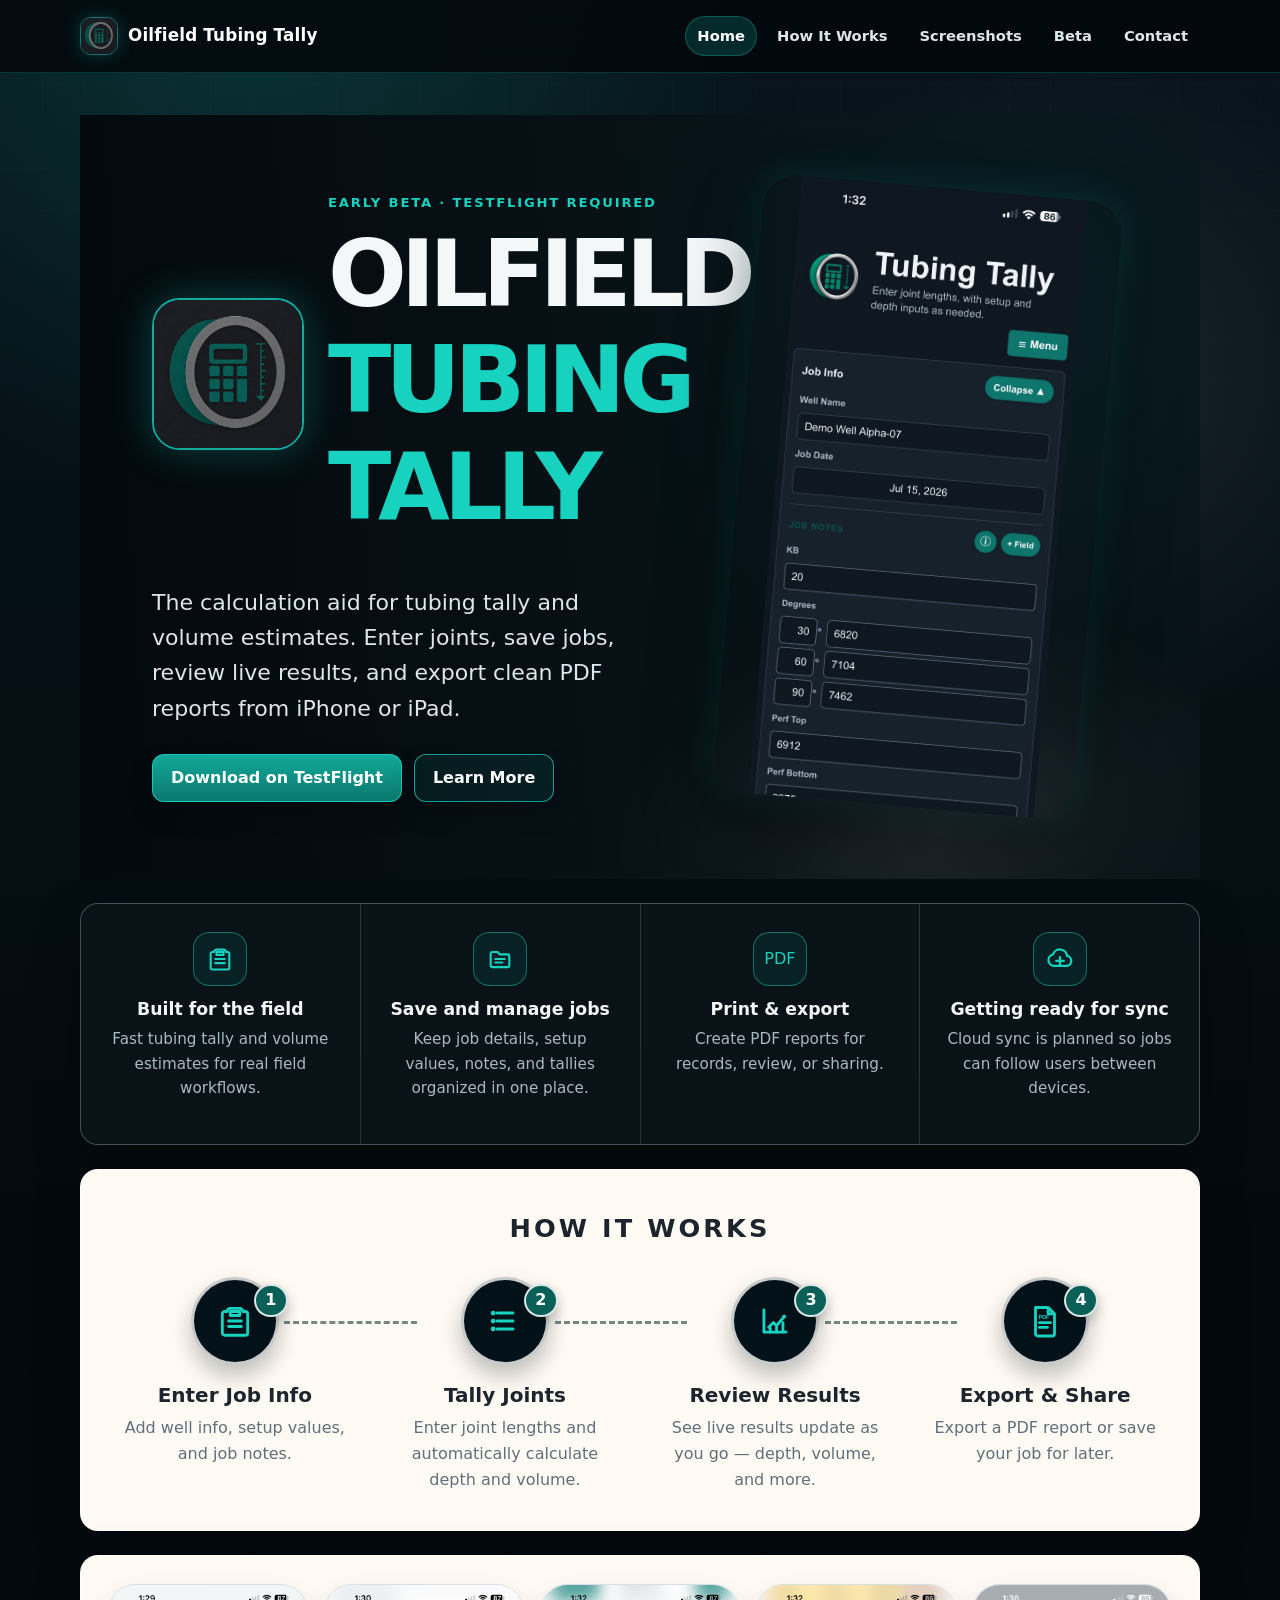
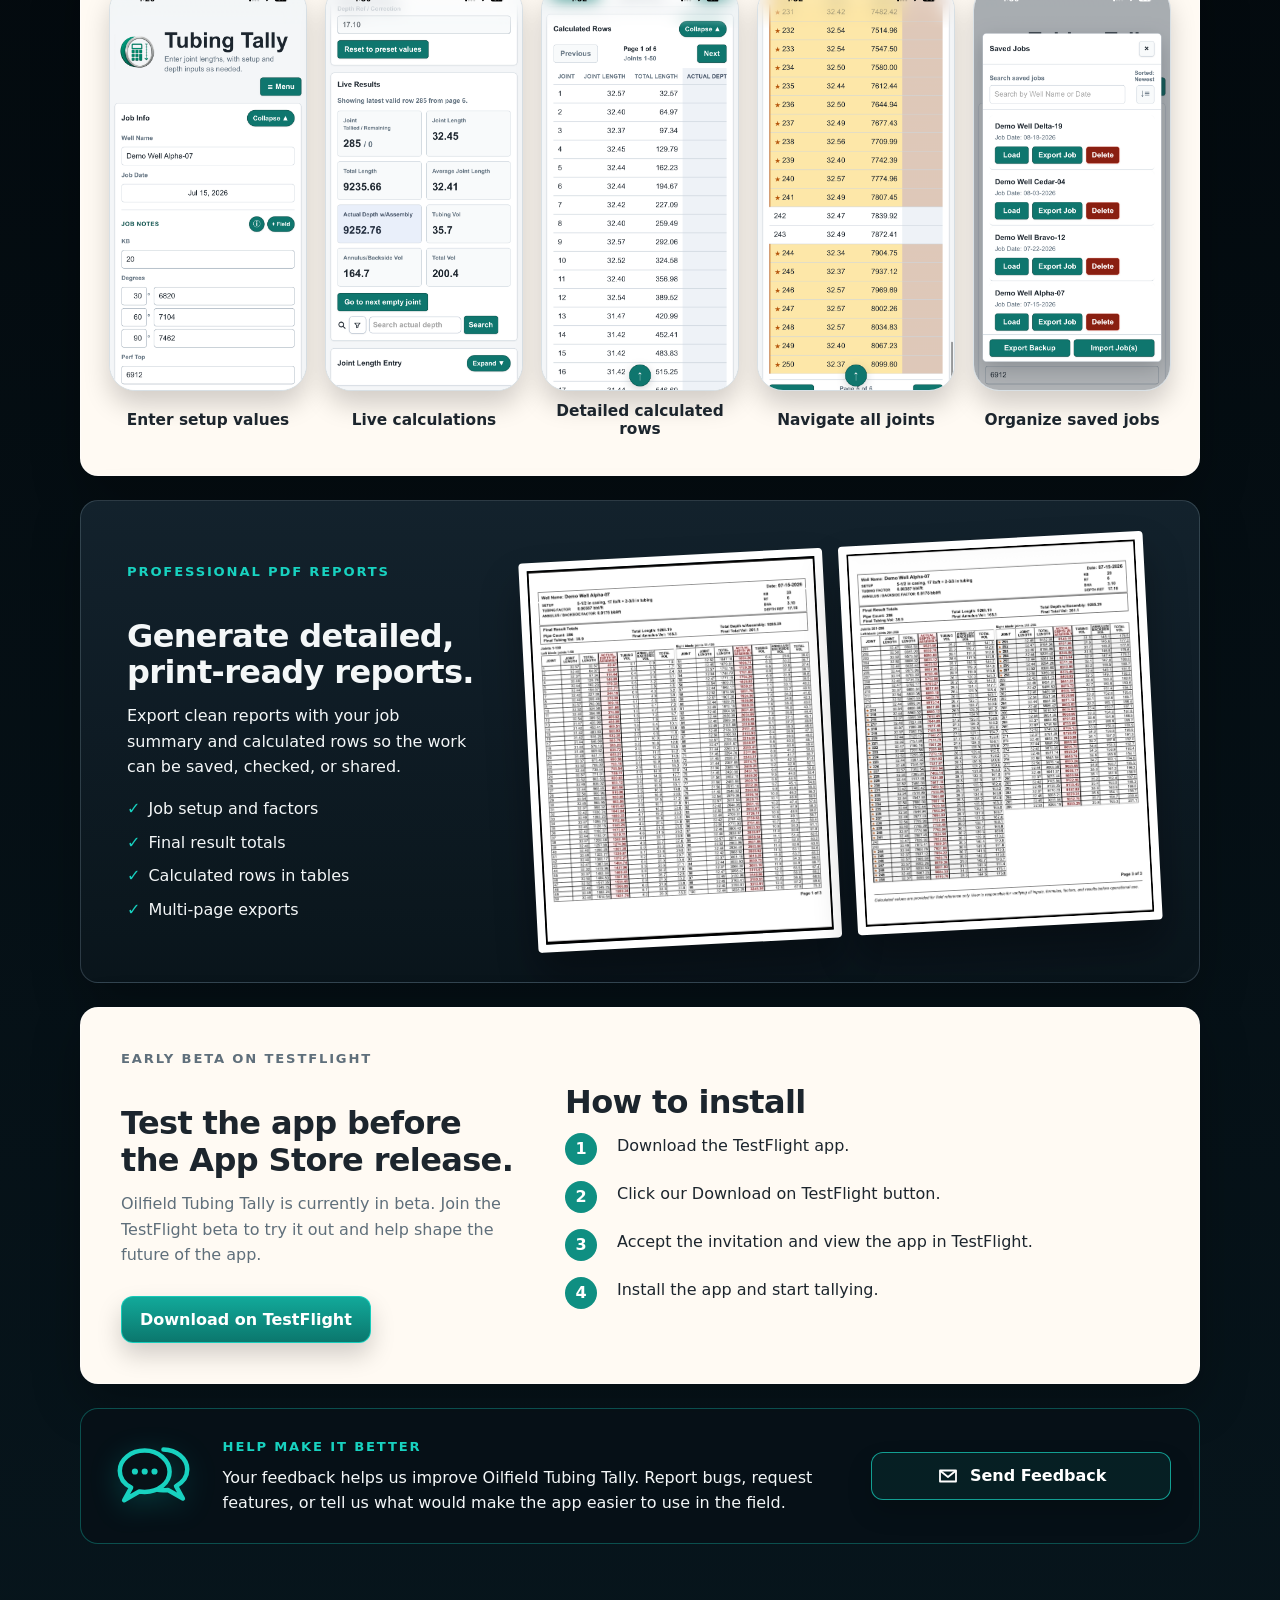
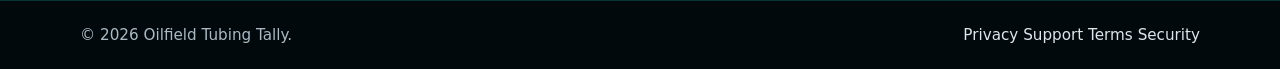
==== index.html @ e91d1e0f "Update feedback icon SVG for improved design and clarity" ====
<!doctype html>
<html lang="en">
  <head>
    <meta charset="utf-8" />
    <meta name="viewport" content="width=device-width, initial-scale=1" />
    <title>Oilfield Tubing Tally | Field Tally App for iPhone and iPad</title>
    <meta
      name="description"
      content="Oilfield Tubing Tally is a field-focused iPhone and iPad app for entering tubing tallies, saving jobs, reviewing live results, and exporting job reports."
    />
    <link rel="icon" href="favicon.ico" sizes="any" />
    <link rel="apple-touch-icon" href="apple-touch-icon.png" />
    <link rel="stylesheet" href="styles.css" />
  </head>
  <body>
    <header class="site-header">
      <div class="container header-inner">
        <a class="site-title" href="index.html" aria-label="Oilfield Tubing Tally home">
          <img class="site-title-icon" src="apple-touch-icon.png" alt="" aria-hidden="true" />
          <span>Oilfield Tubing Tally</span>
        </a>
        <nav class="site-nav" aria-label="Main navigation">
          <a href="index.html" aria-current="page">Home</a>
          <a href="#how-it-works">How It Works</a>
          <a href="#screenshots">Screenshots</a>
          <a href="#beta">Beta</a>
          <a href="support.html">Contact</a>
        </nav>
      </div>
    </header>

    <main class="page-content" id="top">
      <section class="container hero landing-hero">
        <div class="hero-grid">
          <div class="hero-copy">
            <div class="hero-brand-row">
              <img class="hero-logo" src="apple-touch-icon.png" alt="Oilfield Tubing Tally app icon" />
              <div>
                <p class="eyebrow">Early Beta · TestFlight Required</p>
                <h1>Oilfield <strong>Tubing Tally</strong></h1>
              </div>
            </div>
            <p class="lead">
              The calculation aid for tubing tally and volume estimates. Enter joints, save jobs, review live results, and export clean PDF reports from iPhone or iPad.
            </p>
            <div class="button-row" aria-label="Beta actions">
              <a class="button primary" href="https://testflight.apple.com/join/KGdJaCgT">
                Download on TestFlight
              </a>
              <a class="button" href="#how-it-works">Learn More</a>
            </div>
          </div>

          <div class="hero-visual" aria-label="Oilfield Tubing Tally app preview">
            <img class="hero-phone" src="screenshots/job-info-dark.png" alt="Oilfield Tubing Tally Job Info screen in dark mode" />
          </div>
        </div>
      </section>

      <section class="container feature-strip" aria-label="Oilfield Tubing Tally features">
        <article class="feature-card">
          <div class="feature-icon" aria-hidden="true">
            <svg viewBox="0 0 24 24" width="28" height="28" focusable="false">
              <path d="M9 4h6a2 2 0 0 1 2 2h1.5A1.5 1.5 0 0 1 20 7.5v12A1.5 1.5 0 0 1 18.5 21h-13A1.5 1.5 0 0 1 4 19.5v-12A1.5 1.5 0 0 1 5.5 6H7a2 2 0 0 1 2-2Z" fill="none" stroke="currentColor" stroke-width="1.8" stroke-linejoin="round" />
              <path d="M9 6h6v2.5H9V6Z" fill="none" stroke="currentColor" stroke-width="1.8" stroke-linejoin="round" />
              <path d="M8 12h8M8 15.5h8" fill="none" stroke="currentColor" stroke-width="1.8" stroke-linecap="round" />
            </svg>
          </div>
          <h3>Built for the field</h3>
          <p>Fast tubing tally and volume estimates for real field workflows.</p>
        </article>
        <article class="feature-card">
          <div class="feature-icon" aria-hidden="true">
            <svg viewBox="0 0 24 24" width="28" height="28" focusable="false">
              <path d="M4 7.5A1.5 1.5 0 0 1 5.5 6H10l1.7 2H18.5A1.5 1.5 0 0 1 20 9.5v8A1.5 1.5 0 0 1 18.5 19h-13A1.5 1.5 0 0 1 4 17.5v-10Z" fill="none" stroke="currentColor" stroke-width="1.8" stroke-linejoin="round" />
              <path d="M8 12h8M8 15h6" fill="none" stroke="currentColor" stroke-width="1.8" stroke-linecap="round" />
            </svg>
          </div>
          <h3>Save and manage jobs</h3>
          <p>Keep job details, setup values, notes, and tallies organized in one place.</p>
        </article>
        <article class="feature-card">
          <div class="feature-icon" aria-hidden="true">PDF</div>
          <h3>Print &amp; export</h3>
          <p>Create PDF reports for records, review, or sharing.</p>
        </article>
        <article class="feature-card">
          <div class="feature-icon" aria-hidden="true">
            <svg viewBox="0 0 24 24" width="30" height="30" focusable="false">
              <path d="M7.5 17.5H17a4 4 0 0 0 .7-7.94A5.8 5.8 0 0 0 6.42 8.4A4.6 4.6 0 0 0 7.5 17.5Z" fill="none" stroke="currentColor" stroke-width="1.8" stroke-linecap="round" stroke-linejoin="round" />
              <path d="M9 13.5h6M12 10.5v6" fill="none" stroke="currentColor" stroke-width="1.8" stroke-linecap="round" />
            </svg>
          </div>
          <h3>Getting ready for sync</h3>
          <p>Cloud sync is planned so jobs can follow users between devices.</p>
        </article>
      </section>

      <section class="container light-panel how-it-works" id="how-it-works">
        <p class="eyebrow">How It Works</p>
        <div class="steps">
          <article class="step">
            <div class="step-icon-wrap">
              <div class="step-icon" aria-hidden="true">
                <svg viewBox="0 0 24 24" width="38" height="38" focusable="false">
                  <path d="M9 4h6a2 2 0 0 1 2 2h1.5A1.5 1.5 0 0 1 20 7.5v12A1.5 1.5 0 0 1 18.5 21h-13A1.5 1.5 0 0 1 4 19.5v-12A1.5 1.5 0 0 1 5.5 6H7a2 2 0 0 1 2-2Z" fill="none" stroke="currentColor" stroke-width="1.8" stroke-linejoin="round" />
                  <path d="M9 6h6v2.5H9V6Z" fill="none" stroke="currentColor" stroke-width="1.8" stroke-linejoin="round" />
                  <path d="M8 12h8M8 15.5h8" fill="none" stroke="currentColor" stroke-width="1.8" stroke-linecap="round" />
                </svg>
              </div>
              <span class="step-number">1</span>
            </div>
            <h3>Enter Job Info</h3>
            <p>Add well info, setup values, and job notes.</p>
          </article>
          <article class="step">
            <div class="step-icon-wrap">
              <div class="step-icon" aria-hidden="true">
                <svg viewBox="0 0 24 24" width="38" height="38" focusable="false">
                  <path d="M7 7h10M7 12h10M7 17h10" fill="none" stroke="currentColor" stroke-width="1.9" stroke-linecap="round" />
                  <path d="M4.5 7h.01M4.5 12h.01M4.5 17h.01" fill="none" stroke="currentColor" stroke-width="3" stroke-linecap="round" />
                </svg>
              </div>
              <span class="step-number">2</span>
            </div>
            <h3>Tally Joints</h3>
            <p>Enter joint lengths and automatically calculate depth and volume.</p>
          </article>
          <article class="step">
            <div class="step-icon-wrap">
              <div class="step-icon" aria-hidden="true">
                <svg viewBox="0 0 24 24" width="38" height="38" focusable="false">
                  <path d="M5 19V5M5 19h14" fill="none" stroke="currentColor" stroke-width="1.8" stroke-linecap="round" />
                  <path d="M8 16l3-3 2 2 5-6" fill="none" stroke="currentColor" stroke-width="1.8" stroke-linecap="round" stroke-linejoin="round" />
                  <path d="M17.5 9H18v.5" fill="none" stroke="currentColor" stroke-width="1.8" stroke-linecap="round" stroke-linejoin="round" />
                  <path d="M9 19v-2.5M13 19v-3M17 19v-6" fill="none" stroke="currentColor" stroke-width="1.8" stroke-linecap="round" />
                </svg>
              </div>
              <span class="step-number">3</span>
            </div>
            <h3>Review Results</h3>
            <p>See live results update as you go — depth, volume, and more.</p>
          </article>
          <article class="step">
            <div class="step-icon-wrap">
              <div class="step-icon" aria-hidden="true">
                <svg viewBox="0 0 24 24" width="38" height="38" focusable="false">
                  <path d="M6 3.5h8l4 4V20a1.5 1.5 0 0 1-1.5 1.5h-9A1.5 1.5 0 0 1 6 20V3.5Z" fill="none" stroke="currentColor" stroke-width="1.8" stroke-linejoin="round" />
                  <path d="M14 3.5v4h4" fill="none" stroke="currentColor" stroke-width="1.8" stroke-linejoin="round" />
                  <path d="M8.5 13h7M8.5 16h5" fill="none" stroke="currentColor" stroke-width="1.8" stroke-linecap="round" />
                  <text x="8" y="11" fill="currentColor" font-size="3.4" font-family="Arial, sans-serif" font-weight="700">PDF</text>
                </svg>
              </div>
              <span class="step-number">4</span>
            </div>
            <h3>Export &amp; Share</h3>
            <p>Export a PDF report or save your job for later.</p>
          </article>
        </div>
      </section>

      <section class="container light-panel screenshot-panel" id="screenshots">
        <div class="screenshot-grid">
          <article class="screenshot-card">
            <img src="screenshots/job-info-light.png" alt="Job Info screen showing well name, job date, and notes" />
            <h3>Enter setup values</h3>
          </article>
          <article class="screenshot-card">
            <img src="screenshots/live-results.png" alt="Live Results screen showing tally totals and volume estimates" />
            <h3>Live calculations</h3>
          </article>
          <article class="screenshot-card">
            <img src="screenshots/calculated-rows-page-1.png" alt="Calculated Rows table showing tubing volume and annulus volume" />
            <h3>Detailed calculated rows</h3>
          </article>
          <article class="screenshot-card">
            <img src="screenshots/calculated-rows-page-5.png" alt="Calculated Rows table showing later joint rows" />
            <h3>Navigate all joints</h3>
          </article>
          <article class="screenshot-card">
            <img src="screenshots/saved-jobs.png" alt="Saved Jobs screen showing saved demo jobs" />
            <h3>Organize saved jobs</h3>
          </article>
        </div>
      </section>

      <section class="container card report-section" aria-label="Professional PDF reports">
        <div>
          <p class="eyebrow">Professional PDF Reports</p>
          <h2>Generate detailed, print-ready reports.</h2>
          <p>
            Export clean reports with your job summary and calculated rows so the work can be saved, checked, or shared.
          </p>
          <ul class="check-list">
            <li>Job setup and factors</li>
            <li>Final result totals</li>
            <li>Calculated rows in tables</li>
            <li>Multi-page exports</li>
          </ul>
        </div>
        <div class="report-images">
          <img src="screenshots/report-page-1.png" alt="Oilfield Tubing Tally PDF report page one" />
          <img src="screenshots/report-page-3.png" alt="Oilfield Tubing Tally PDF report page three" />
        </div>
      </section>

      <section class="container beta-panel" id="beta">
        <div>
          <p class="eyebrow">Early Beta on TestFlight</p>
          <h2>Test the app before the App Store release.</h2>
          <p>
            Oilfield Tubing Tally is currently in beta. Join the TestFlight beta to try it out and help shape the future of the app.
          </p>
          <div class="button-row">
            <a class="button primary" href="https://testflight.apple.com/join/KGdJaCgT">
              Download on TestFlight
            </a>
          </div>
        </div>
        <div>
          <h2>How to install</h2>
          <ol class="install-steps">
            <li>Download the TestFlight app.</li>
            <li>Click our Download on TestFlight button.</li>
            <li>Accept the invitation and view the app in TestFlight.</li>
            <li>Install the app and start tallying.</li>
          </ol>
        </div>
      </section>

      <section class="container feedback-band" aria-label="Feedback and support">
        <div class="feedback-copy">
          <div class="feedback-icon" aria-hidden="true">
            <svg viewBox="0 0 64 64" width="64" height="64" focusable="false">
              <path d="M38.9 13.2c9.4.2 17 6.4 17 14.2 0 5-3.2 9.4-8 12l4.9 8.8-10.7-6.1c-1.1.2-2.2.3-3.4.3-3.6 0-7-0.9-9.7-2.5" fill="none" stroke="currentColor" stroke-width="3.2" stroke-linecap="round" stroke-linejoin="round" />
              <path d="M25.5 14c-9.8 0-17.8 6.4-17.8 14.4 0 5 3.2 9.4 8.1 12l-5 9.1 10.8-6.3c1.2.2 2.5.3 3.9.3 9.8 0 17.8-6.4 17.8-14.4S35.3 14 25.5 14Z" fill="#071117" stroke="currentColor" stroke-width="3.2" stroke-linecap="round" stroke-linejoin="round" />
              <path d="M18.5 28.9h.01M25.5 28.9h.01M32.5 28.9h.01" fill="none" stroke="currentColor" stroke-width="4.4" stroke-linecap="round" />
            </svg>
          </div>
          <div>
            <p class="eyebrow">Help make it better</p>
            <p>
              Your feedback helps us improve Oilfield Tubing Tally. Report bugs, request features, or tell us what would make the app easier to use in the field.
            </p>
          </div>
        </div>
        <a class="button feedback-button" href="support.html">
          <svg viewBox="0 0 24 24" width="24" height="24" aria-hidden="true" focusable="false">
            <path d="M4 6.5h16v11H4v-11Z" fill="none" stroke="currentColor" stroke-width="1.8" stroke-linejoin="round" />
            <path d="m4.5 7 7.5 6 7.5-6" fill="none" stroke="currentColor" stroke-width="1.8" stroke-linecap="round" stroke-linejoin="round" />
          </svg>
          <span>Send Feedback</span>
        </a>
      </section>
    </main>

    <footer class="site-footer">
      <div class="container footer-inner">
        <p>&copy; 2026 Oilfield Tubing Tally.</p>
        <nav class="footer-nav" aria-label="Footer navigation">
          <a href="privacy.html">Privacy</a>
          <a href="support.html">Support</a>
          <a href="terms.html">Terms</a>
          <a href="security.html">Security</a>
        </nav>
      </div>
    </footer>
  </body>
</html>
---- styles.css ----
:root {
  --color-bg: #061015;
  --color-bg-deep: #03090d;
  --color-surface: #0f1b23;
  --color-surface-strong: #14242e;
  --color-surface-light: #fffaf3;
  --color-text: #f4f7f8;
  --color-text-dark: #1c252d;
  --color-muted: #a9bac4;
  --color-muted-dark: #5f6f7b;
  --color-border: rgba(133, 158, 172, 0.28);
  --color-border-light: #d8e0e5;
  --color-accent: #0f8f82;
  --color-accent-bright: #18d2c0;
  --color-accent-dark: #0a5f57;
  --color-danger: #9e2017;
  --color-warning-bg: #e6f0ee;
  --shadow-soft: 0 18px 48px rgba(0, 0, 0, 0.28);
  --shadow-glow: 0 0 38px rgba(24, 210, 192, 0.28);
  --radius-xl: 26px;
  --radius-lg: 18px;
  --radius-md: 12px;
  --content-width: 1120px;
  --document-width: 760px;

}


/* How it works timeline */
.how-it-works {
  padding: clamp(24px, 4vw, 38px);
  text-align: center;
}

.how-it-works > .eyebrow {
  margin: 0 0 1.75rem;
  color: var(--color-text-dark);
  font-size: clamp(1.35rem, 2vw, 1.9rem);
  font-weight: 900;
  letter-spacing: 0.12em;
}

.how-it-works .steps {
  position: relative;
  display: grid;
  grid-template-columns: repeat(4, minmax(0, 1fr));
  gap: clamp(1rem, 3vw, 2.5rem);
  padding: 0;
  text-align: center;
}

.how-it-works .step {
  position: relative;
  display: flex;
  flex-direction: column;
  align-items: center;
  text-align: center;
}

.how-it-works .step:not(:last-child)::after {
  content: "";
  position: absolute;
  top: 2.75rem;
  left: calc(50% + 3.1rem);
  z-index: 0;
  width: calc(100% - 6.2rem);
  border-top: 3px dashed rgba(8, 42, 47, 0.55);
}

.step-icon-wrap {
  position: relative;
  z-index: 1;
  display: inline-flex;
  margin-bottom: 1.15rem;
}

.how-it-works .step-icon {
  display: grid;
  width: 5.5rem;
  height: 5.5rem;
  margin: 0;
  place-items: center;
  color: var(--color-accent-bright);
  background: #021218;
  border: 3px solid rgba(255, 255, 255, 0.78);
  border-radius: 999px;
  box-shadow: 0 0.7rem 1.35rem rgba(2, 18, 24, 0.25);
}

.how-it-works .step-number {
  position: absolute;
  top: 0.4rem;
  right: -0.55rem;
  display: grid;
  width: 2.1rem;
  height: 2.1rem;
  margin: 0;
  place-items: center;
  color: #ffffff;
  background: var(--color-accent-dark);
  border: 2px solid rgba(255, 255, 255, 0.85);
  border-radius: 999px;
  font-size: 1rem;
  font-weight: 900;
  line-height: 1;
  box-shadow: 0 0.35rem 0.8rem rgba(2, 18, 24, 0.25);
}

.how-it-works .step h3 {
  margin: 0 0 0.55rem;
  color: var(--color-text-dark);
  font-size: clamp(1.05rem, 1.7vw, 1.25rem);
}

.how-it-works .step p {
  max-width: 16rem;
  margin: 0;
  color: var(--color-muted-dark);
}

@media (max-width: 940px) {
  .how-it-works .steps {
    grid-template-columns: repeat(2, minmax(0, 1fr));
    row-gap: 2.5rem;
  }

  .how-it-works .step:not(:last-child)::after {
    display: none;
  }
}

@media (max-width: 720px) {
  .how-it-works .steps {
    grid-template-columns: 1fr;
  }

  .how-it-works .step-icon {
    width: 5.25rem;
    height: 5.25rem;
  }
}

* {
  box-sizing: border-box;
}

html {
  min-height: 100%;
  scroll-behavior: smooth;
}

body {
  min-height: 100%;
  margin: 0;
  font-family: system-ui, -apple-system, BlinkMacSystemFont, "Segoe UI", sans-serif;
  line-height: 1.6;
  color: var(--color-text);
  background:
    radial-gradient(circle at 20% 0%, rgba(24, 210, 192, 0.16), transparent 32rem),
    radial-gradient(circle at 84% 12%, rgba(255, 255, 255, 0.08), transparent 22rem),
    linear-gradient(180deg, #07151c 0%, var(--color-bg-deep) 42%, #07151c 100%);
}

body::before {
  position: fixed;
  inset: 0;
  z-index: -1;
  pointer-events: none;
  content: "";
  background:
    linear-gradient(rgba(255, 255, 255, 0.018) 1px, transparent 1px),
    linear-gradient(90deg, rgba(255, 255, 255, 0.014) 1px, transparent 1px);
  background-size: 42px 42px;
  mask-image: linear-gradient(to bottom, rgba(0, 0, 0, 0.75), transparent 78%);
}

a {
  color: var(--color-accent-bright);
  text-decoration-thickness: 0.08em;
  text-underline-offset: 0.18em;
}

a:hover,
a:focus-visible {
  color: #ffffff;
}

img {
  max-width: 100%;
  height: auto;
}

.container {
  width: min(100% - 32px, var(--content-width));
  margin-inline: auto;
}

.narrow {
  max-width: var(--document-width);
}

.site-header {
  position: sticky;
  top: 0;
  z-index: 20;
  color: #ffffff;
  background: rgba(3, 9, 13, 0.88);
  border-bottom: 1px solid rgba(24, 210, 192, 0.22);
  backdrop-filter: blur(16px);
}

.header-inner {
  display: flex;
  align-items: center;
  justify-content: space-between;
  gap: 24px;
  padding: 16px 0;
}

.site-title {
  display: inline-flex;
  align-items: center;
  gap: 10px;
  color: #ffffff;
  font-size: 1.05rem;
  font-weight: 850;
  letter-spacing: 0.01em;
  text-decoration: none;
}

.site-title-icon {
  width: 38px;
  height: 38px;
  border: 1px solid rgba(24, 210, 192, 0.55);
  border-radius: 11px;
  object-fit: cover;
  box-shadow: 0 0 18px rgba(24, 210, 192, 0.24);
  flex: 0 0 auto;
}

.site-title:hover,
.site-title:focus-visible {
  color: #ffffff;
}

.site-nav {
  display: flex;
  align-items: center;
  flex-wrap: wrap;
  gap: 8px;
}

.site-nav a {
  color: #dbe7ec;
  border-radius: 999px;
  padding: 8px 12px;
  font-size: 0.92rem;
  font-weight: 700;
  text-decoration: none;
}

.site-nav a:hover,
.site-nav a:focus-visible,
.site-nav a[aria-current="page"] {
  color: #ffffff;
  background: rgba(24, 210, 192, 0.16);
  box-shadow: inset 0 0 0 1px rgba(24, 210, 192, 0.28);
}

.page-content {
  padding: 42px 0 56px;
}

.card {
  background: linear-gradient(180deg, rgba(20, 36, 46, 0.94), rgba(10, 21, 28, 0.94));
  border: 1px solid var(--color-border);
  border-radius: var(--radius-lg);
  box-shadow: var(--shadow-soft);
  padding: clamp(22px, 4vw, 36px);
}

.hero {
  margin-bottom: 24px;
}

.landing-hero,
.hero.card {
  position: relative;
  overflow: hidden;
  min-height: 520px;
  padding: clamp(28px, 6vw, 72px);
  background:
    linear-gradient(90deg, rgba(3, 9, 13, 0.96) 0%, rgba(6, 16, 21, 0.9) 48%, rgba(6, 16, 21, 0.58) 100%),
    radial-gradient(circle at 78% 28%, rgba(24, 210, 192, 0.18), transparent 24rem),
    linear-gradient(180deg, #0d1a22 0%, #071117 100%);
}

.landing-hero::after,
.hero.card::after {
  position: absolute;
  right: -8%;
  bottom: -22%;
  width: 62%;
  height: 58%;
  content: "";
  background: radial-gradient(ellipse at center, rgba(255, 255, 255, 0.11), rgba(255, 255, 255, 0.03) 38%, transparent 68%);
  transform: rotate(-8deg);
}

.hero-grid {
  position: relative;
  z-index: 1;
  display: grid;
  grid-template-columns: minmax(0, 1fr) minmax(260px, 420px);
  align-items: center;
  gap: clamp(28px, 6vw, 72px);
}

.hero-copy {
  max-width: 610px;
}

.hero-brand-row {
  display: flex;
  align-items: center;
  gap: 24px;
  margin-bottom: 28px;
}

.hero-logo,
.app-icon-large {
  width: clamp(96px, 16vw, 152px);
  border: 2px solid rgba(24, 210, 192, 0.8);
  border-radius: 28px;
  box-shadow: var(--shadow-glow);
}

.hero-visual {
  position: relative;
  display: grid;
  place-items: center;
}

.hero-phone,
.hero-screenshot {
  width: min(100%, 360px);
  max-height: 620px;
  object-fit: contain;
  border-radius: 34px;
  box-shadow: 0 30px 70px rgba(0, 0, 0, 0.45), 0 0 36px rgba(24, 210, 192, 0.16);
  transform: rotate(5deg);
}

.eyebrow {
  margin: 0 0 8px;
  color: var(--color-accent-bright);
  font-size: 0.82rem;
  font-weight: 850;
  letter-spacing: 0.14em;
  text-transform: uppercase;
}

h1,
h2,
h3 {
  line-height: 1.15;
}

h1 {
  margin: 0 0 16px;
  max-width: 820px;
  font-size: clamp(2.6rem, 8vw, 5.8rem);
  letter-spacing: -0.065em;
  text-transform: uppercase;
}

h1 strong,
.accent-text {
  color: var(--color-accent-bright);
}

h2 {
  margin: 36px 0 12px;
  font-size: clamp(1.35rem, 3vw, 2rem);
  letter-spacing: -0.02em;
}

h3 {
  margin: 0 0 8px;
  font-size: 1.08rem;
}

.card h2:first-child,
.document h2:first-of-type {
  margin-top: 0;
}

p {
  margin: 0 0 16px;
}

.lead {
  max-width: 760px;
  color: var(--color-muted);
  font-size: clamp(1.1rem, 2.4vw, 1.38rem);
}

.hero .lead,
.landing-hero .lead {
  max-width: 560px;
  color: #dbe7ec;
}

.grid {
  display: grid;
  gap: 24px;
  margin-bottom: 24px;
}

.two-column {
  grid-template-columns: repeat(2, minmax(0, 1fr));
}

.feature-strip,
.feature-grid {
  display: grid;
  grid-template-columns: repeat(4, minmax(0, 1fr));
  gap: 1px;
  margin: 24px auto;
  overflow: hidden;
  border: 1px solid var(--color-border);
  border-radius: var(--radius-lg);
  background: rgba(133, 158, 172, 0.28);
  box-shadow: var(--shadow-soft);
}

.feature-card,
.feature-strip > * {
  min-height: 190px;
  padding: 28px 24px;
  text-align: center;
  background: rgba(7, 17, 23, 0.95);
}

.feature-icon {
  display: grid;
  width: 54px;
  height: 54px;
  margin: 0 auto 14px;
  place-items: center;
  color: var(--color-accent-bright);
  border: 1px solid rgba(24, 210, 192, 0.45);
  border-radius: 16px;
  background: rgba(24, 210, 192, 0.08);
}

.feature-card p,
.feature-strip p {
  color: var(--color-muted);
  font-size: 0.95rem;
}

.light-panel,
.how-it-works,
.screenshot-panel,
.beta-panel {
  color: var(--color-text-dark);
  background: var(--color-surface-light);
  border: 1px solid rgba(255, 255, 255, 0.55);
  border-radius: var(--radius-lg);
  box-shadow: var(--shadow-soft);
}

.light-panel h2,
.how-it-works h2,
.screenshot-panel h2,
.beta-panel h2 {
  color: var(--color-text-dark);
}

.light-panel + .light-panel,
.how-it-works + .screenshot-panel,
.screenshot-panel + .report-section,
.report-section + .beta-panel {
  margin-top: 24px;
}

.steps,
.how-steps {
  display: grid;
  grid-template-columns: repeat(4, minmax(0, 1fr));
  gap: 18px;
  padding: clamp(22px, 4vw, 34px);
  text-align: center;
}

.step,
.how-step {
  position: relative;
}

.step-number,
.step-icon {
  display: grid;
  width: 52px;
  height: 52px;
  margin: 0 auto 14px;
  place-items: center;
  color: #ffffff;
  font-weight: 850;
  border-radius: 50%;
  background: var(--color-accent-dark);
  box-shadow: 0 0 0 6px rgba(15, 143, 130, 0.12);
}

.screenshot-grid {
  display: grid;
  grid-template-columns: repeat(5, minmax(0, 1fr));
  gap: 18px;
  padding: clamp(20px, 3vw, 28px);
}

.screenshot-card,
.phone-shot-card {
  display: grid;
  gap: 12px;
  text-align: center;
}

.screenshot-card img,
.phone-shot {
  width: 100%;
  aspect-ratio: 9 / 18.5;
  object-fit: cover;
  object-position: top center;
  border: 1px solid var(--color-border-light);
  border-radius: 26px;
  background: #ffffff;
  box-shadow: 0 14px 26px rgba(0, 0, 0, 0.18);
}

.screenshot-card h3,
.phone-shot-card h3 {
  color: var(--color-text-dark);
  font-size: 0.96rem;
}

.report-section {
  display: grid;
  grid-template-columns: minmax(230px, 0.75fr) minmax(0, 1.35fr);
  align-items: center;
  gap: clamp(24px, 5vw, 54px);
  overflow: hidden;
  margin: 24px auto;
  padding: clamp(26px, 5vw, 46px);
}

.report-images {
  display: grid;
  grid-template-columns: repeat(2, minmax(0, 1fr));
  gap: 16px;
  transform: rotate(-3deg);
}

.report-images img,
.report-preview {
  width: 100%;
  border: 8px solid #ffffff;
  border-radius: 4px;
  background: #ffffff;
  box-shadow: 0 24px 40px rgba(0, 0, 0, 0.32);
}

.check-list {
  display: grid;
  gap: 8px;
  margin: 0;
  padding: 0;
  list-style: none;
}

.check-list li::before {
  margin-right: 8px;
  color: var(--color-accent-bright);
  content: "✓";
}

.beta-panel {
  display: grid;
  grid-template-columns: minmax(220px, 0.8fr) minmax(0, 1.2fr);
  gap: clamp(24px, 5vw, 48px);
  padding: clamp(24px, 4vw, 40px);
}

.beta-panel p,
.how-it-works p,
.screenshot-panel p,
.light-panel p {
  color: var(--color-muted-dark);
}

.install-steps {
  display: grid;
  gap: 16px;
  margin: 0;
  padding: 0;
  list-style: none;
  counter-reset: install;
}

.install-steps li {
  display: grid;
  grid-template-columns: 38px 1fr;
  gap: 14px;
  align-items: start;
  counter-increment: install;
}

.install-steps li::before {
  display: grid;
  width: 32px;
  height: 32px;
  place-items: center;
  color: #ffffff;
  font-weight: 850;
  border-radius: 50%;
  background: var(--color-accent);
  content: counter(install);
}

.feedback-band {
  display: grid;
  grid-template-columns: minmax(0, 1fr) minmax(220px, 300px);
  align-items: center;
  gap: clamp(1rem, 3vw, 2rem);
  margin-top: 24px;
  padding: 22px 28px;
  border: 1px solid rgba(24, 210, 192, 0.32);
  border-radius: var(--radius-lg);
  background: rgba(7, 17, 23, 0.88);
}

.feedback-copy {
  min-width: 0;
  display: grid;
  grid-template-columns: auto minmax(0, 1fr);
  align-items: center;
  gap: clamp(1rem, 2vw, 1.5rem);
  text-align: left;
}

.feedback-copy > div:last-child {
  min-width: 0;
}

.feedback-copy .eyebrow {
  margin-bottom: 0.45rem;
}

.feedback-copy p:last-child {
  max-width: 760px;
  margin: 0;
}

.feedback-icon {
  display: grid;
  width: clamp(4.5rem, 7vw, 5.75rem);
  height: clamp(4.5rem, 7vw, 5.75rem);
  place-items: center;
  color: var(--color-accent-bright);
  background: transparent;
  border: 0;
  border-radius: 0;
}

.feedback-icon svg {
  display: block;
  width: 100%;
  height: 100%;
  filter: drop-shadow(0 0.45rem 0.9rem rgba(0, 201, 187, 0.22));
}

.feedback-button {
  display: inline-flex;
  align-items: center;
  justify-content: center;
  gap: 0.65rem;
  width: 100%;
  max-width: 300px;
  justify-self: end;
  white-space: nowrap;
}

.feedback-button svg {
  flex: 0 0 auto;
}

.warning-card {
  color: var(--color-text-dark);
  background: var(--color-warning-bg);
  border-color: #bad1cd;
}

.button-row {
  display: flex;
  flex-wrap: wrap;
  gap: 12px;
  margin-top: 28px;
}

.button {
  display: inline-flex;
  align-items: center;
  justify-content: center;
  min-height: 46px;
  border: 1px solid rgba(24, 210, 192, 0.72);
  border-radius: var(--radius-md);
  padding: 10px 18px;
  color: #ffffff;
  font-weight: 800;
  text-decoration: none;
  background: rgba(15, 143, 130, 0.12);
  box-shadow: 0 12px 24px rgba(0, 0, 0, 0.18);
}

.button.primary {
  background: linear-gradient(180deg, #12a99a, #0b776d);
  border-color: rgba(24, 210, 192, 0.9);
  color: #ffffff;
}

.button:hover,
.button:focus-visible {
  background: var(--color-accent-dark);
  border-color: var(--color-accent-bright);
  color: #ffffff;
}

.light-panel .button,
.beta-panel .button,
.how-it-works .button,
.screenshot-panel .button {
  color: var(--color-accent-dark);
}

.light-panel .button.primary,
.beta-panel .button.primary,
.how-it-works .button.primary,
.screenshot-panel .button.primary {
  color: #ffffff;
}

.link-list {
  display: grid;
  gap: 10px;
  margin: 0;
  padding-left: 1.2rem;
}

.document {
  color: var(--color-text-dark);
  background: var(--color-surface-light);
}

.document a {
  color: var(--color-accent-dark);
}

.document ul {
  padding-left: 1.3rem;
}

.document li {
  margin-bottom: 8px;
}

.site-footer {
  color: var(--color-muted);
  background: rgba(3, 9, 13, 0.92);
  border-top: 1px solid rgba(24, 210, 192, 0.22);
}

.footer-inner {
  display: flex;
  align-items: center;
  justify-content: space-between;
  gap: 16px;
  padding: 22px 0;
  font-size: 0.95rem;
}

.footer-inner p {
  margin: 0;
}

.footer-inner a {
  color: #dbe7ec;
  text-decoration: none;
}

.footer-inner a:hover,
.footer-inner a:focus-visible {
  color: var(--color-accent-bright);
}

@media (max-width: 940px) {
  .hero-grid,
  .report-section,
  .beta-panel {
    grid-template-columns: 1fr;
  }

  .hero-phone,
  .hero-screenshot {
    max-width: 320px;
    transform: rotate(0deg);
  }

  .feature-strip,
  .feature-grid,
  .steps,
  .how-steps {
    grid-template-columns: repeat(2, minmax(0, 1fr));
  }

  .screenshot-grid {
    grid-template-columns: repeat(2, minmax(0, 1fr));
  }
}

@media (max-width: 720px) {
  .header-inner,
  .footer-inner {
    align-items: flex-start;
    flex-direction: column;
  }

  .site-title-icon {
    width: 32px;
    height: 32px;
  }

  .site-nav {
    width: 100%;
  }

  .site-nav a {
    padding-inline: 10px;
  }

  .two-column,
  .feature-strip,
  .feature-grid,
  .steps,
  .how-steps {
    grid-template-columns: 1fr;
  }

  .report-images {
    grid-template-columns: repeat(2, minmax(0, 1fr));
  }

  .screenshot-grid {
    grid-template-columns: repeat(2, minmax(0, 1fr));
  }

  .screenshot-card:last-child {
    grid-column: 1 / -1;
    width: calc((100% - 18px) / 2);
    justify-self: center;
  }

  .landing-hero,
  .hero.card {
    min-height: auto;
  }

  .hero-brand-row {
    align-items: flex-start;
    flex-direction: column;
  }

  h1 {
    font-size: clamp(2.25rem, 13vw, 4rem);
  }
}


@media (max-width: 720px) {
  .feedback-band {
    grid-template-columns: 1fr;
    align-items: stretch;
    gap: 1.25rem;
    padding: 22px;
  }

  .feedback-copy {
    grid-template-columns: auto minmax(0, 1fr);
    grid-template-areas:
      "icon title"
      "body body";
    align-items: center;
    column-gap: 0.9rem;
    row-gap: 0.85rem;
  }

  .feedback-icon {
    grid-area: icon;
    width: 3.75rem;
    height: 3.75rem;
    place-self: center start;
  }

  .feedback-copy > div:last-child {
    display: contents;
  }

  .feedback-copy .eyebrow {
    grid-area: title;
    margin: 0;
    line-height: 1.25;
  }

  .feedback-copy p:last-child {
    grid-area: body;
    max-width: none;
    line-height: 1.55;
  }

  .feedback-button {
    width: 100%;
    max-width: none;
    justify-self: stretch;
  }
}
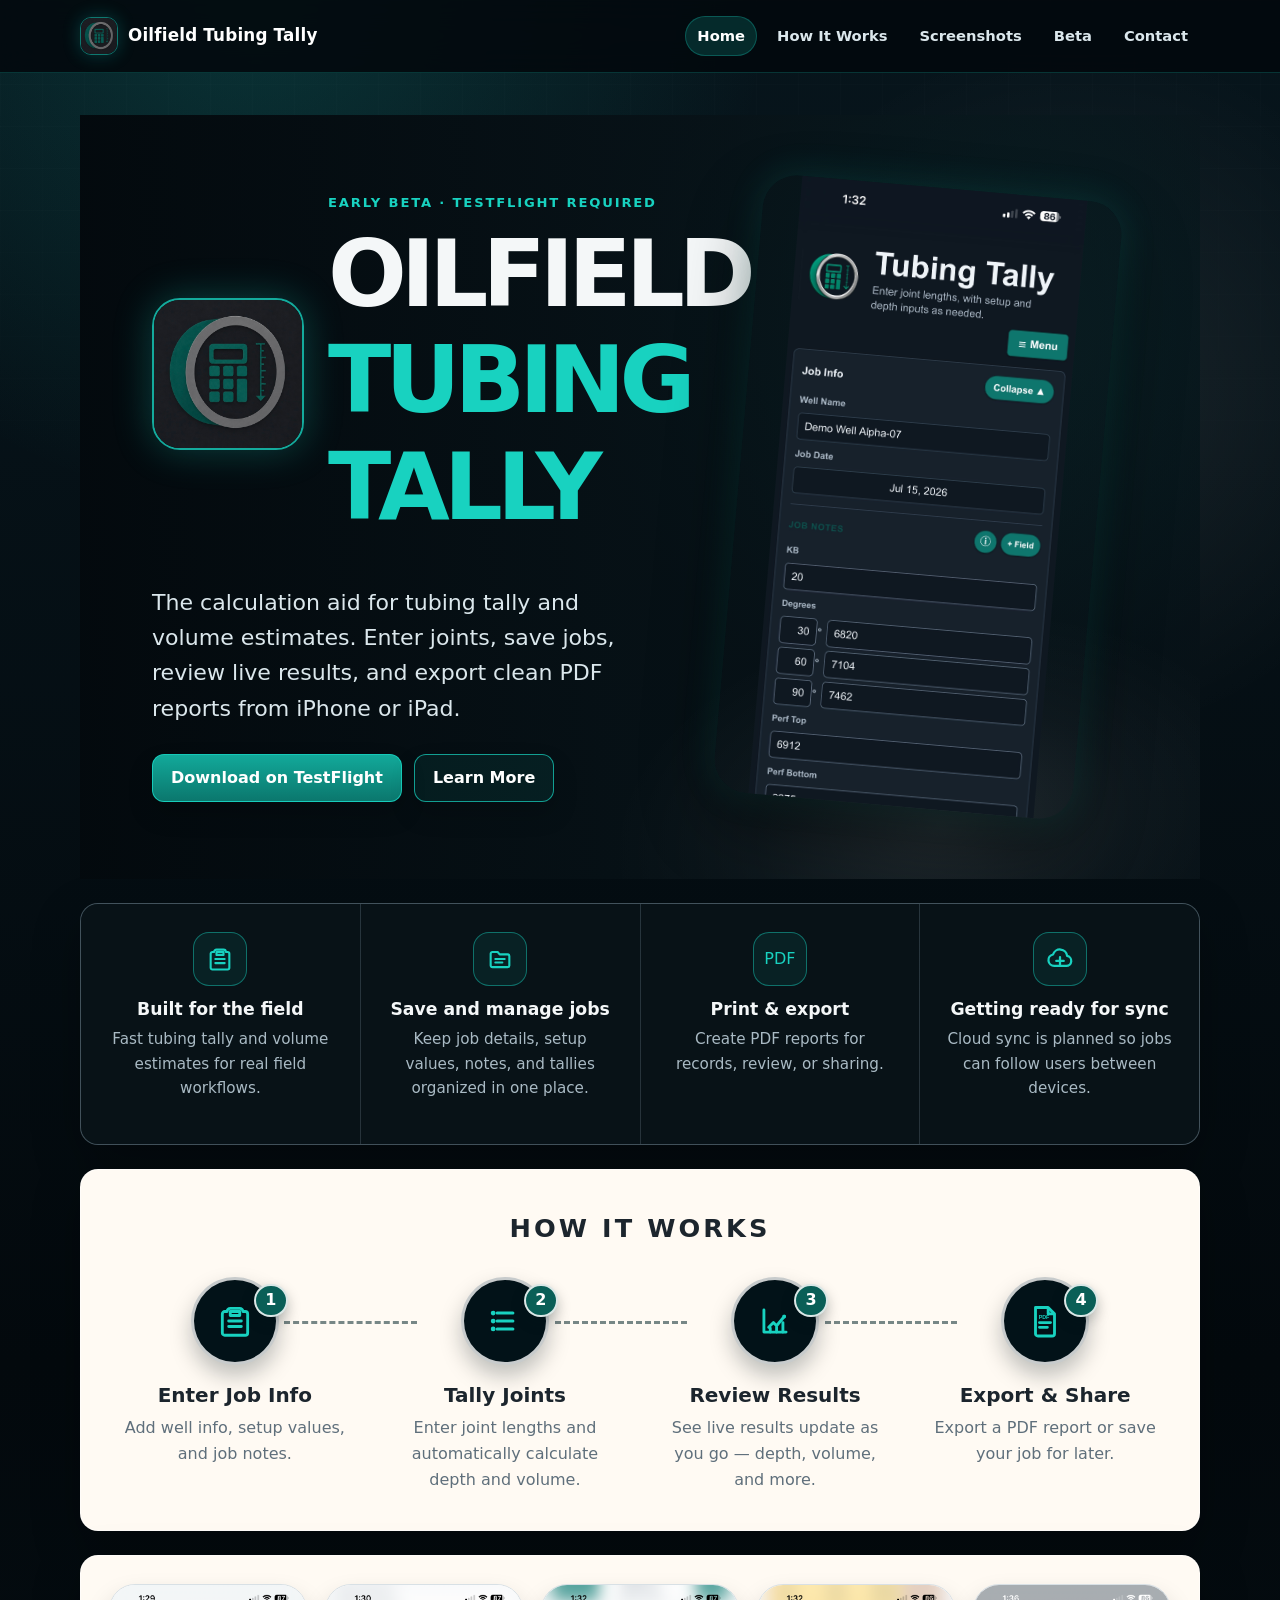
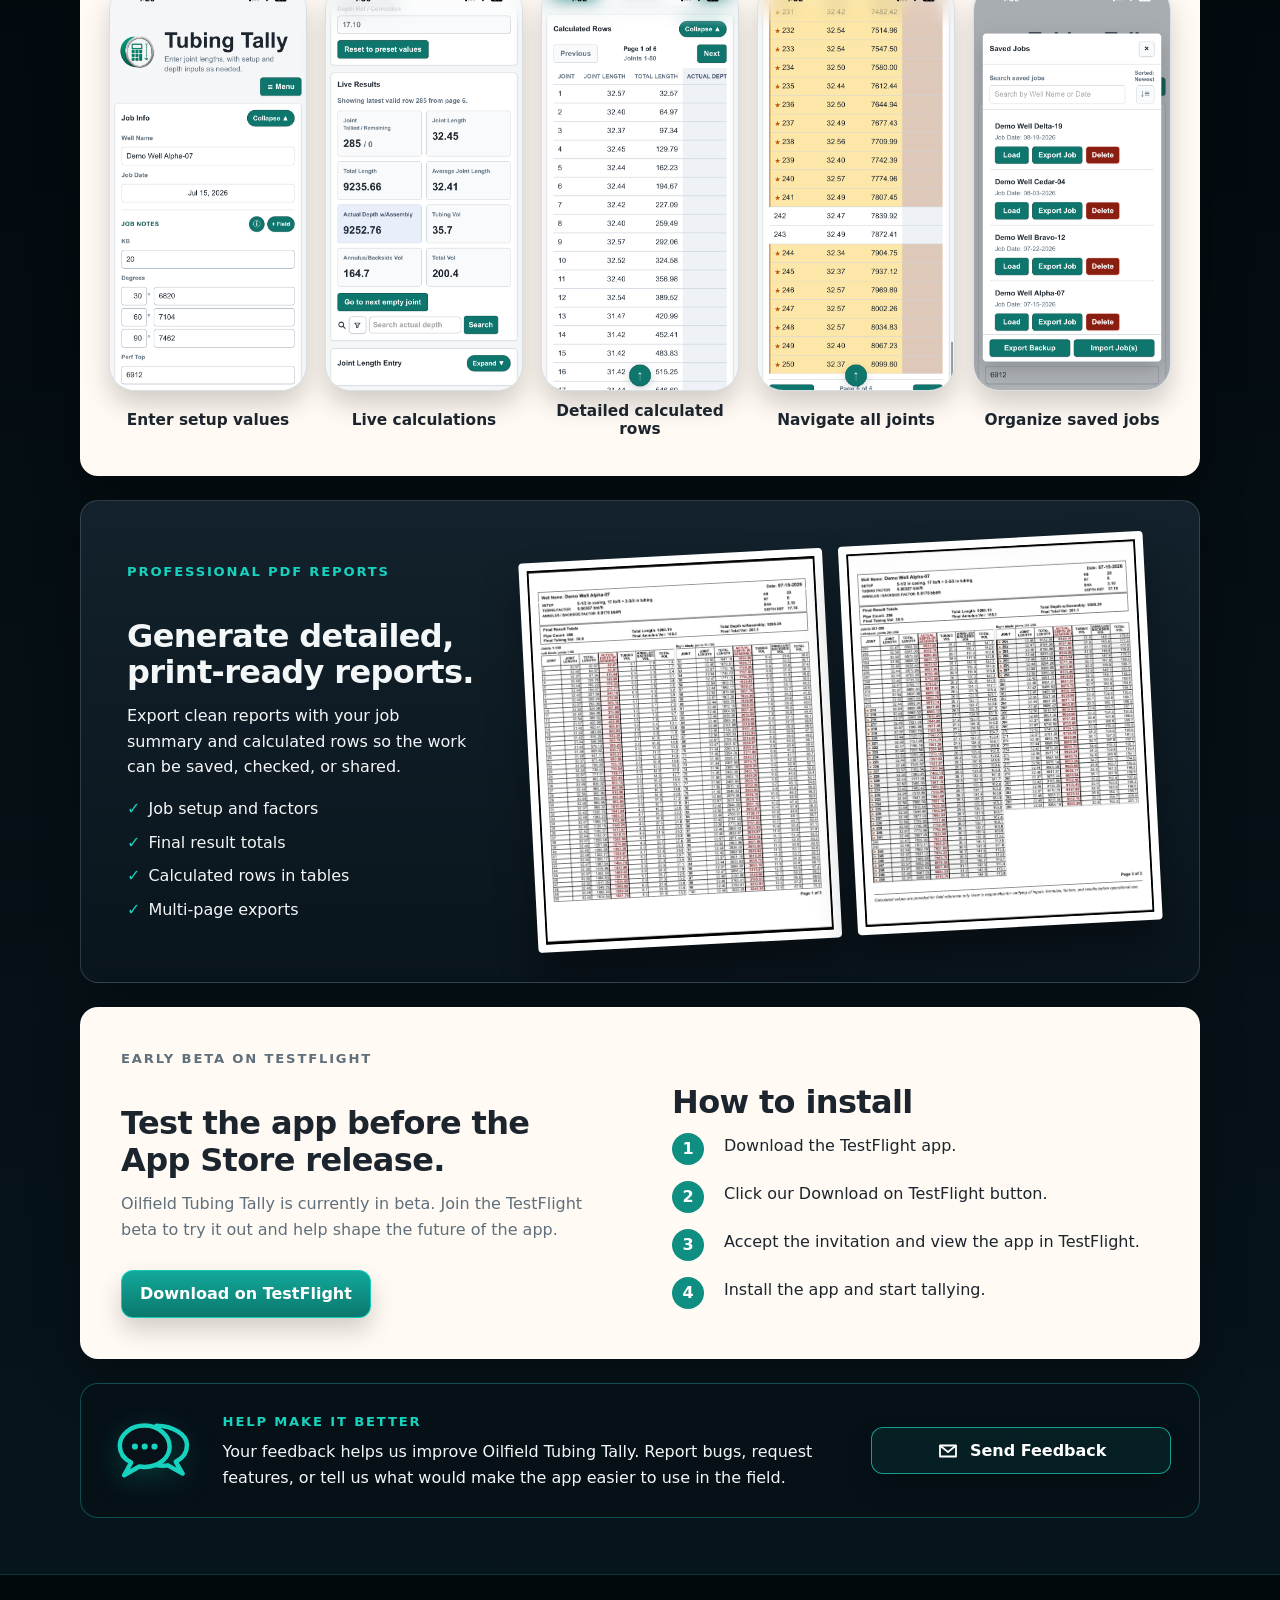
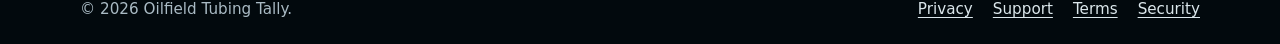
==== commit 52dd066d: "Update feedback icon SVG for improved clarity and enhance footer navigation styles for better layout" ====
--- a/index.html
+++ b/index.html
@@ -232,7 +232,7 @@
         <div class="feedback-copy">
           <div class="feedback-icon" aria-hidden="true">
             <svg viewBox="0 0 64 64" width="64" height="64" focusable="false">
-              <path d="M38.9 13.2c9.4.2 17 6.4 17 14.2 0 5-3.2 9.4-8 12l4.9 8.8-10.7-6.1c-1.1.2-2.2.3-3.4.3-3.6 0-7-0.9-9.7-2.5" fill="none" stroke="currentColor" stroke-width="3.2" stroke-linecap="round" stroke-linejoin="round" />
+              <path d="M33.9 14.1c11.6 0 21.8 6.2 21.8 14 0 5-3.2 9.3-8 11.8l4.9 8.4-10.5-5.9c-1.1.2-2.3.3-3.6.3-3.4 0-6.6-0.8-9.2-2.3" fill="none" stroke="currentColor" stroke-width="3.2" stroke-linecap="round" stroke-linejoin="round" />
               <path d="M25.5 14c-9.8 0-17.8 6.4-17.8 14.4 0 5 3.2 9.4 8.1 12l-5 9.1 10.8-6.3c1.2.2 2.5.3 3.9.3 9.8 0 17.8-6.4 17.8-14.4S35.3 14 25.5 14Z" fill="#071117" stroke="currentColor" stroke-width="3.2" stroke-linecap="round" stroke-linejoin="round" />
               <path d="M18.5 28.9h.01M25.5 28.9h.01M32.5 28.9h.01" fill="none" stroke="currentColor" stroke-width="4.4" stroke-linecap="round" />
             </svg>
--- a/styles.css
+++ b/styles.css
@@ -793,9 +793,17 @@
   margin: 0;
 }
 
+.footer-nav {
+  display: flex;
+  flex-wrap: wrap;
+  gap: 0.65rem 1.25rem;
+}
+
 .footer-inner a {
   color: #dbe7ec;
-  text-decoration: none;
+  text-decoration-line: underline;
+  text-decoration-thickness: 0.08em;
+  text-underline-offset: 0.22em;
 }
 
 .footer-inner a:hover,
@@ -846,6 +854,10 @@
 
   .site-nav a {
     padding-inline: 10px;
+  }
+
+  .footer-nav {
+    gap: 0.55rem 1rem;
   }
 
   .two-column,
@@ -932,4 +944,23 @@
     max-width: none;
     justify-self: stretch;
   }
+}
+
+/* Center beta install panel content on desktop */
+@media (min-width: 941px) {
+  .beta-panel {
+    grid-template-columns: minmax(0, 520px) minmax(0, 640px);
+    justify-content: center;
+    column-gap: clamp(3rem, 5vw, 5rem);
+  }
+
+  .beta-panel > div:first-child {
+    justify-self: end;
+    max-width: 520px;
+  }
+
+  .beta-panel > div:last-child {
+    justify-self: start;
+    max-width: 640px;
+  }
 }
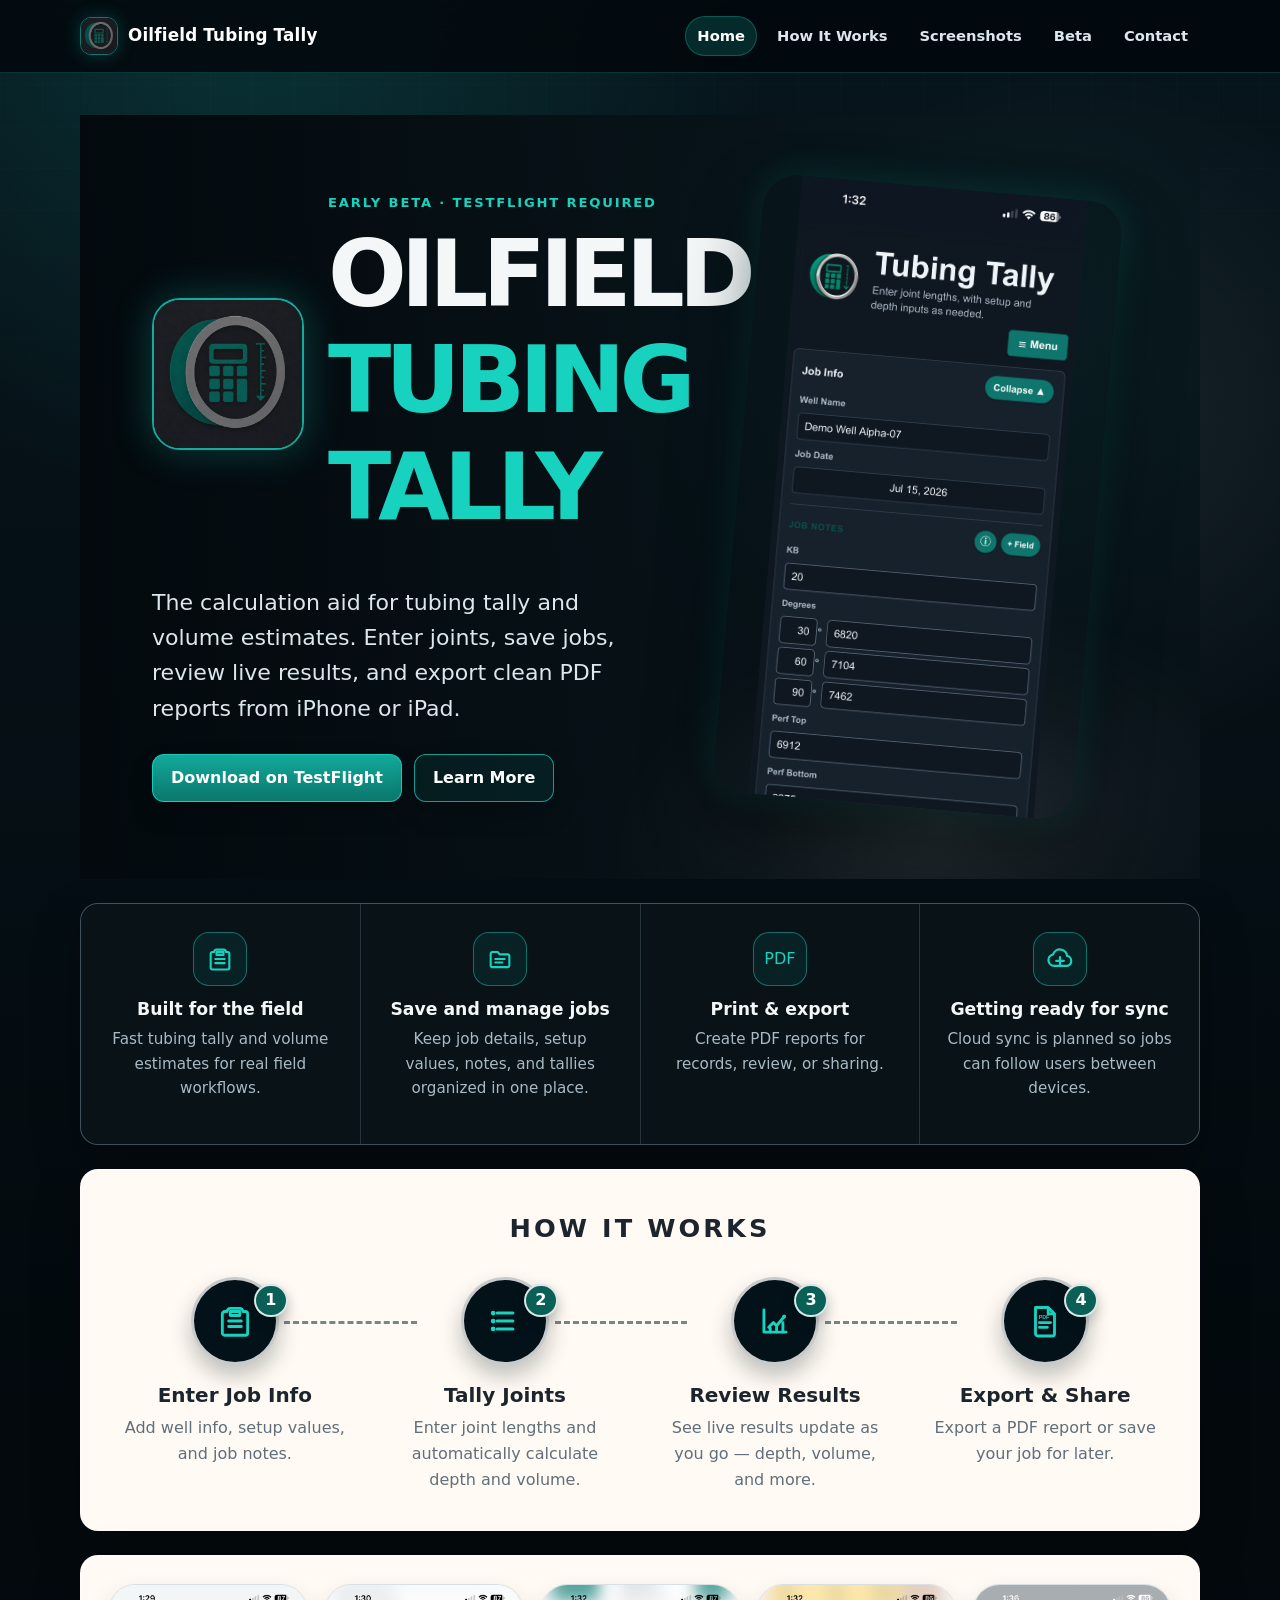
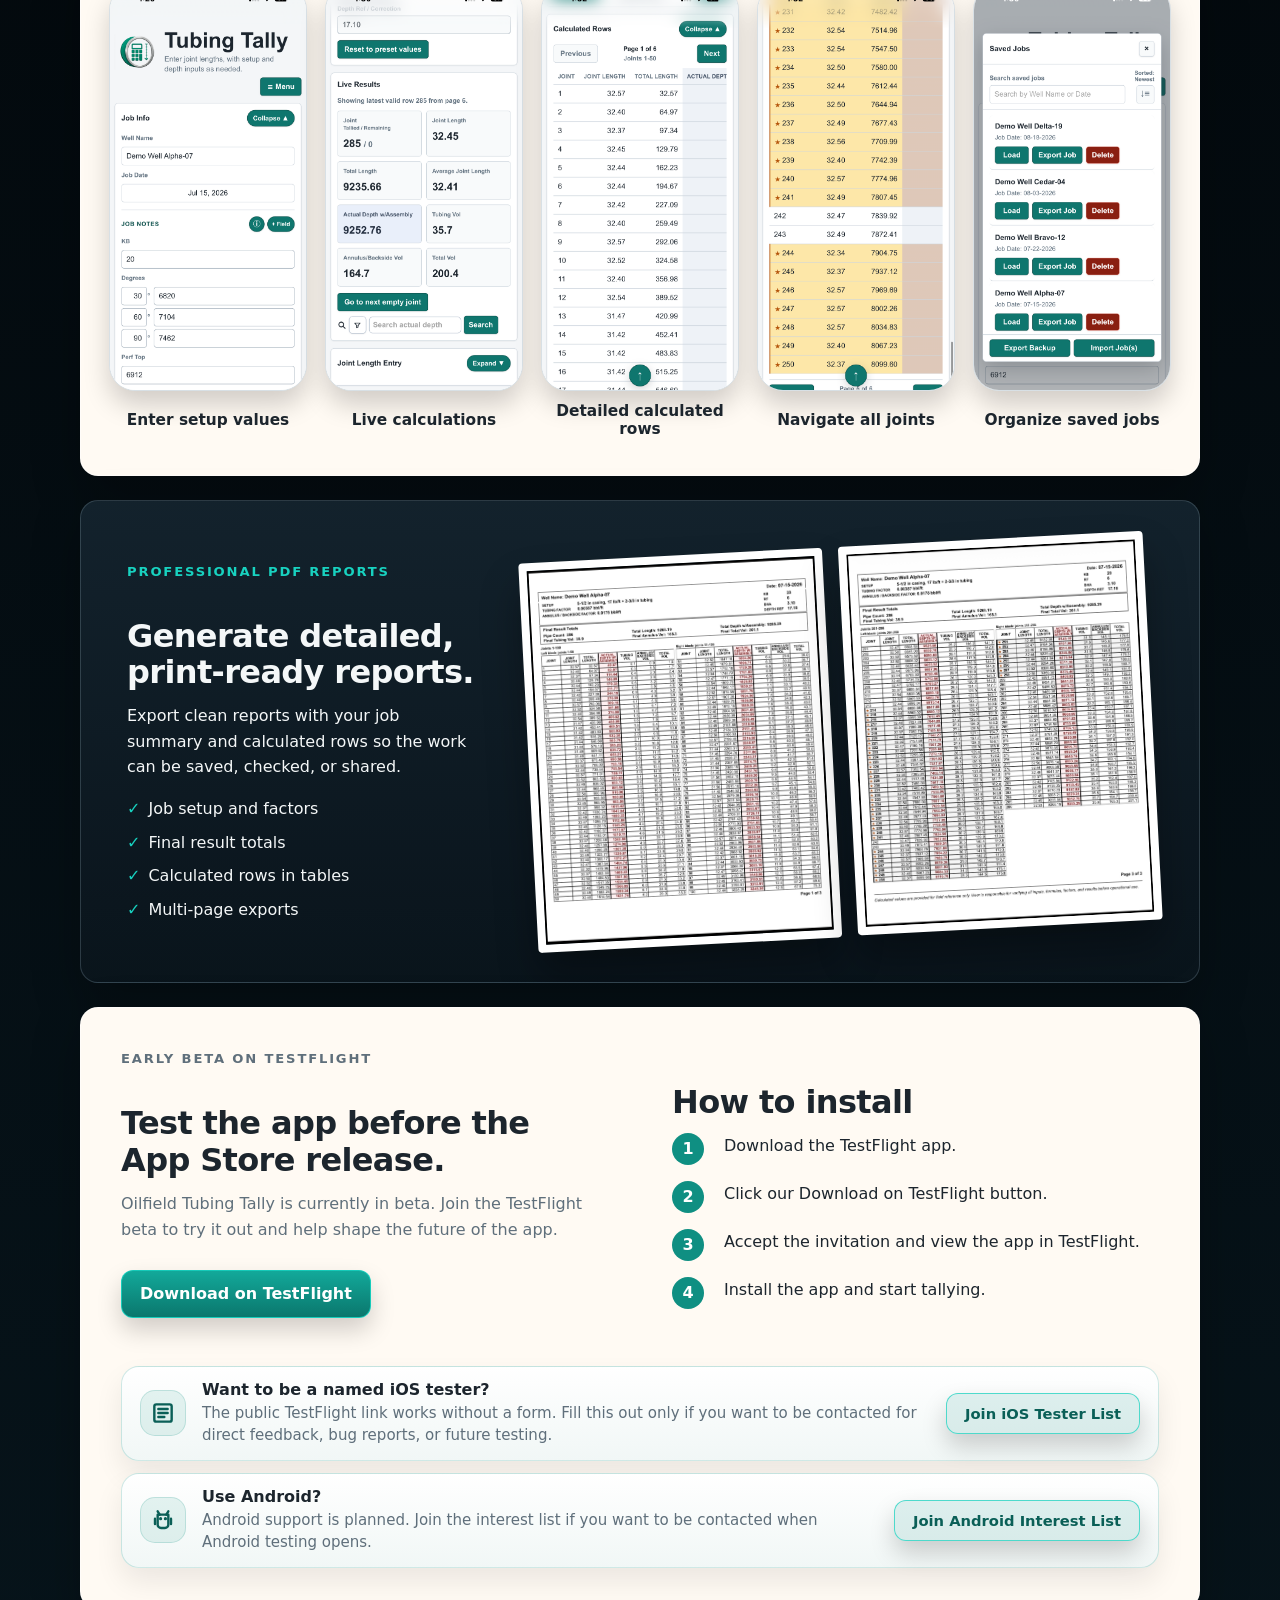
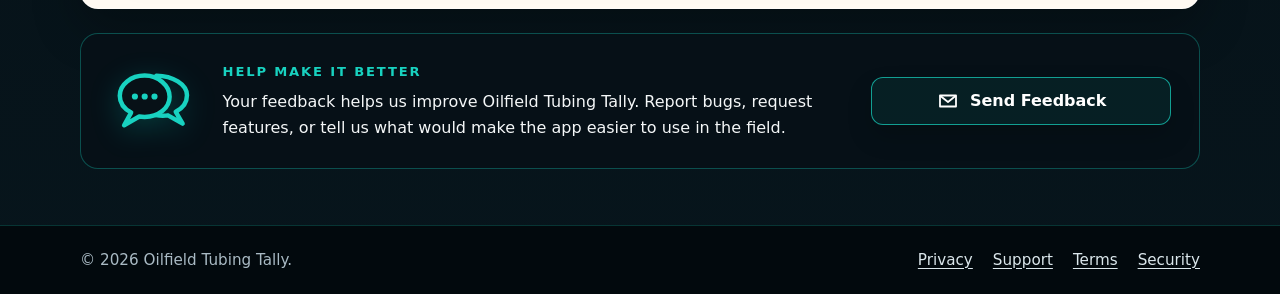
==== commit 1646b1fa: "Add beta tester section with iOS and Android options and enhance styles for better layout" ====
--- a/index.html
+++ b/index.html
@@ -226,6 +226,43 @@
             <li>Install the app and start tallying.</li>
           </ol>
         </div>
+        <div class="tester-actions" aria-label="Beta tester options">
+          <article class="tester-card tester-card-ios">
+            <div class="tester-card-icon" aria-hidden="true">
+              <svg viewBox="0 0 24 24" width="32" height="32" focusable="false">
+                <path d="M7 5.5h10A1.5 1.5 0 0 1 18.5 7v10A1.5 1.5 0 0 1 17 18.5H7A1.5 1.5 0 0 1 5.5 17V7A1.5 1.5 0 0 1 7 5.5Z" fill="none" stroke="currentColor" stroke-width="1.8" stroke-linejoin="round" />
+                <path d="M8.5 9h7M8.5 12h7M8.5 15h4.5" fill="none" stroke="currentColor" stroke-width="1.8" stroke-linecap="round" />
+              </svg>
+            </div>
+            <div class="tester-card-copy">
+              <h3>Want to be a named iOS tester?</h3>
+              <p>
+                The public TestFlight link works without a form. Fill this out only if you want to be contacted for direct feedback, bug reports, or future testing.
+              </p>
+            </div>
+            <a class="button tester-button" href="#" aria-label="Join the iOS tester list">
+              Join iOS Tester List
+            </a>
+          </article>
+          <article class="tester-card tester-card-android">
+            <div class="tester-card-icon" aria-hidden="true">
+              <svg viewBox="0 0 24 24" width="32" height="32" focusable="false">
+                <path d="M8 8h8v7.5A2.5 2.5 0 0 1 13.5 18h-3A2.5 2.5 0 0 1 8 15.5V8Z" fill="none" stroke="currentColor" stroke-width="1.8" stroke-linejoin="round" />
+                <path d="M9.5 8 8 5.5M14.5 8 16 5.5M6 11v4M18 11v4" fill="none" stroke="currentColor" stroke-width="1.8" stroke-linecap="round" />
+                <path d="M10.2 11h.01M13.8 11h.01" fill="none" stroke="currentColor" stroke-width="2.4" stroke-linecap="round" />
+              </svg>
+            </div>
+            <div class="tester-card-copy">
+              <h3>Use Android?</h3>
+              <p>
+                Android support is planned. Join the interest list if you want to be contacted when Android testing opens.
+              </p>
+            </div>
+            <a class="button tester-button" href="#" aria-label="Join the Android interest list">
+              Join Android Interest List
+            </a>
+          </article>
+        </div>
       </section>
 
       <section class="container feedback-band" aria-label="Feedback and support">
--- a/styles.css
+++ b/styles.css
@@ -149,6 +149,16 @@
   scroll-behavior: smooth;
 }
 
+[id] {
+  scroll-margin-top: 96px;
+}
+
+@media (max-width: 720px) {
+  [id] {
+    scroll-margin-top: 190px;
+  }
+}
+
 body {
   min-height: 100%;
   margin: 0;
@@ -628,6 +638,65 @@
   content: counter(install);
 }
 
+.tester-actions {
+  display: grid;
+  grid-template-columns: 1fr;
+  gap: 16px;
+  margin-top: 28px;
+}
+
+.tester-card {
+  display: grid;
+  grid-template-columns: auto minmax(0, 1fr) auto;
+  gap: 18px;
+  align-items: center;
+  min-height: 100%;
+  padding: 18px 20px;
+  color: var(--color-text-dark);
+  background: linear-gradient(180deg, #ffffff, #f1f7f6);
+  border: 1px solid rgba(15, 143, 130, 0.2);
+  border-radius: var(--radius-lg);
+  box-shadow: 0 14px 28px rgba(2, 18, 24, 0.08);
+}
+
+.tester-card-icon {
+  display: grid;
+  width: 54px;
+  height: 54px;
+  place-items: center;
+  color: var(--color-accent-dark);
+  background: rgba(15, 143, 130, 0.1);
+  border: 1px solid rgba(15, 143, 130, 0.18);
+  border-radius: 18px;
+}
+
+.tester-card-copy {
+  min-width: 0;
+}
+
+.tester-card h3 {
+  margin: 0 0 8px;
+  color: var(--color-text-dark);
+  font-size: 1rem;
+}
+
+.tester-card p {
+  margin: 0;
+  color: var(--color-muted-dark);
+  font-size: 0.94rem;
+  line-height: 1.5;
+}
+
+.tester-button {
+  width: max-content;
+  min-width: 180px;
+  min-height: 42px;
+  padding-inline: 14px;
+  font-size: 0.92rem;
+  white-space: normal;
+  text-align: center;
+}
+
 .feedback-band {
   display: grid;
   grid-template-columns: minmax(0, 1fr) minmax(220px, 300px);
@@ -814,7 +883,8 @@
 @media (max-width: 940px) {
   .hero-grid,
   .report-section,
-  .beta-panel {
+  .beta-panel,
+  .tester-actions {
     grid-template-columns: 1fr;
   }
 
@@ -858,6 +928,41 @@
 
   .footer-nav {
     gap: 0.55rem 1rem;
+  }
+
+  .tester-actions {
+    margin-top: 24px;
+  }
+
+  .tester-card {
+    grid-template-columns: auto minmax(0, 1fr);
+    gap: 14px;
+    align-items: center;
+    padding: 18px;
+  }
+
+  .tester-card-copy {
+    display: contents;
+  }
+
+  .tester-card h3 {
+    align-self: center;
+    margin: 0;
+  }
+
+  .tester-card p,
+  .tester-button {
+    grid-column: 1 / -1;
+  }
+
+  .tester-button {
+    width: 100%;
+    min-width: 0;
+  }
+
+  .tester-card-icon {
+    width: 48px;
+    height: 48px;
   }
 
   .two-column,
@@ -959,8 +1064,44 @@
     max-width: 520px;
   }
 
-  .beta-panel > div:last-child {
+  .beta-panel > div:nth-child(2) {
     justify-self: start;
     max-width: 640px;
   }
+
+  .beta-panel > .tester-actions {
+    grid-column: 1 / -1;
+    width: 100%;
+    max-width: none;
+    justify-self: stretch;
+    gap: 12px;
+    margin-top: 0;
+  }
+
+  .beta-panel > .tester-actions .tester-card {
+    grid-template-columns: auto minmax(0, 1fr) minmax(190px, auto);
+    gap: 16px;
+    align-items: center;
+    padding: 14px 18px;
+    min-height: 0;
+  }
+
+  .beta-panel > .tester-actions .tester-card-icon {
+    width: 46px;
+    height: 46px;
+    border-radius: 15px;
+  }
+
+  .beta-panel > .tester-actions .tester-card h3 {
+    margin-bottom: 4px;
+  }
+
+  .beta-panel > .tester-actions .tester-card p {
+    line-height: 1.42;
+  }
+
+  .beta-panel > .tester-actions .tester-button {
+    min-height: 40px;
+    padding-block: 8px;
+  }
 }
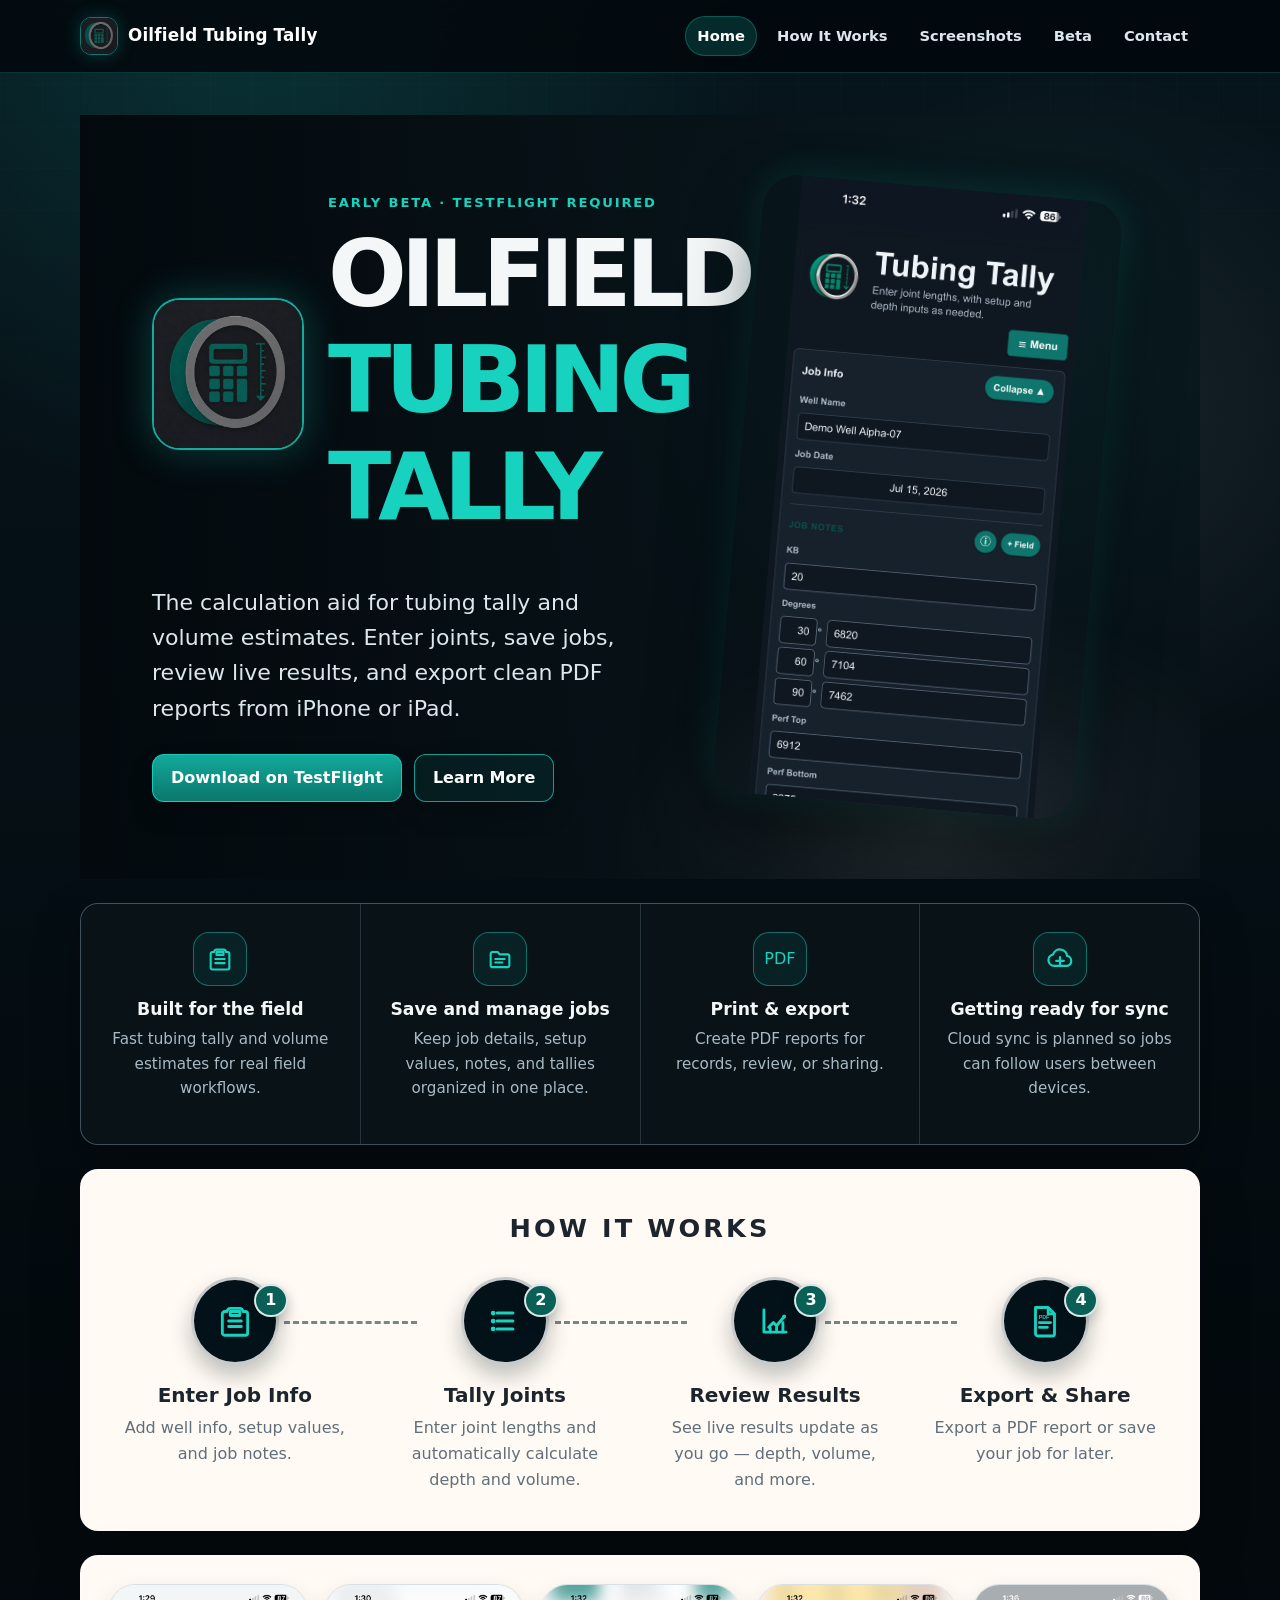
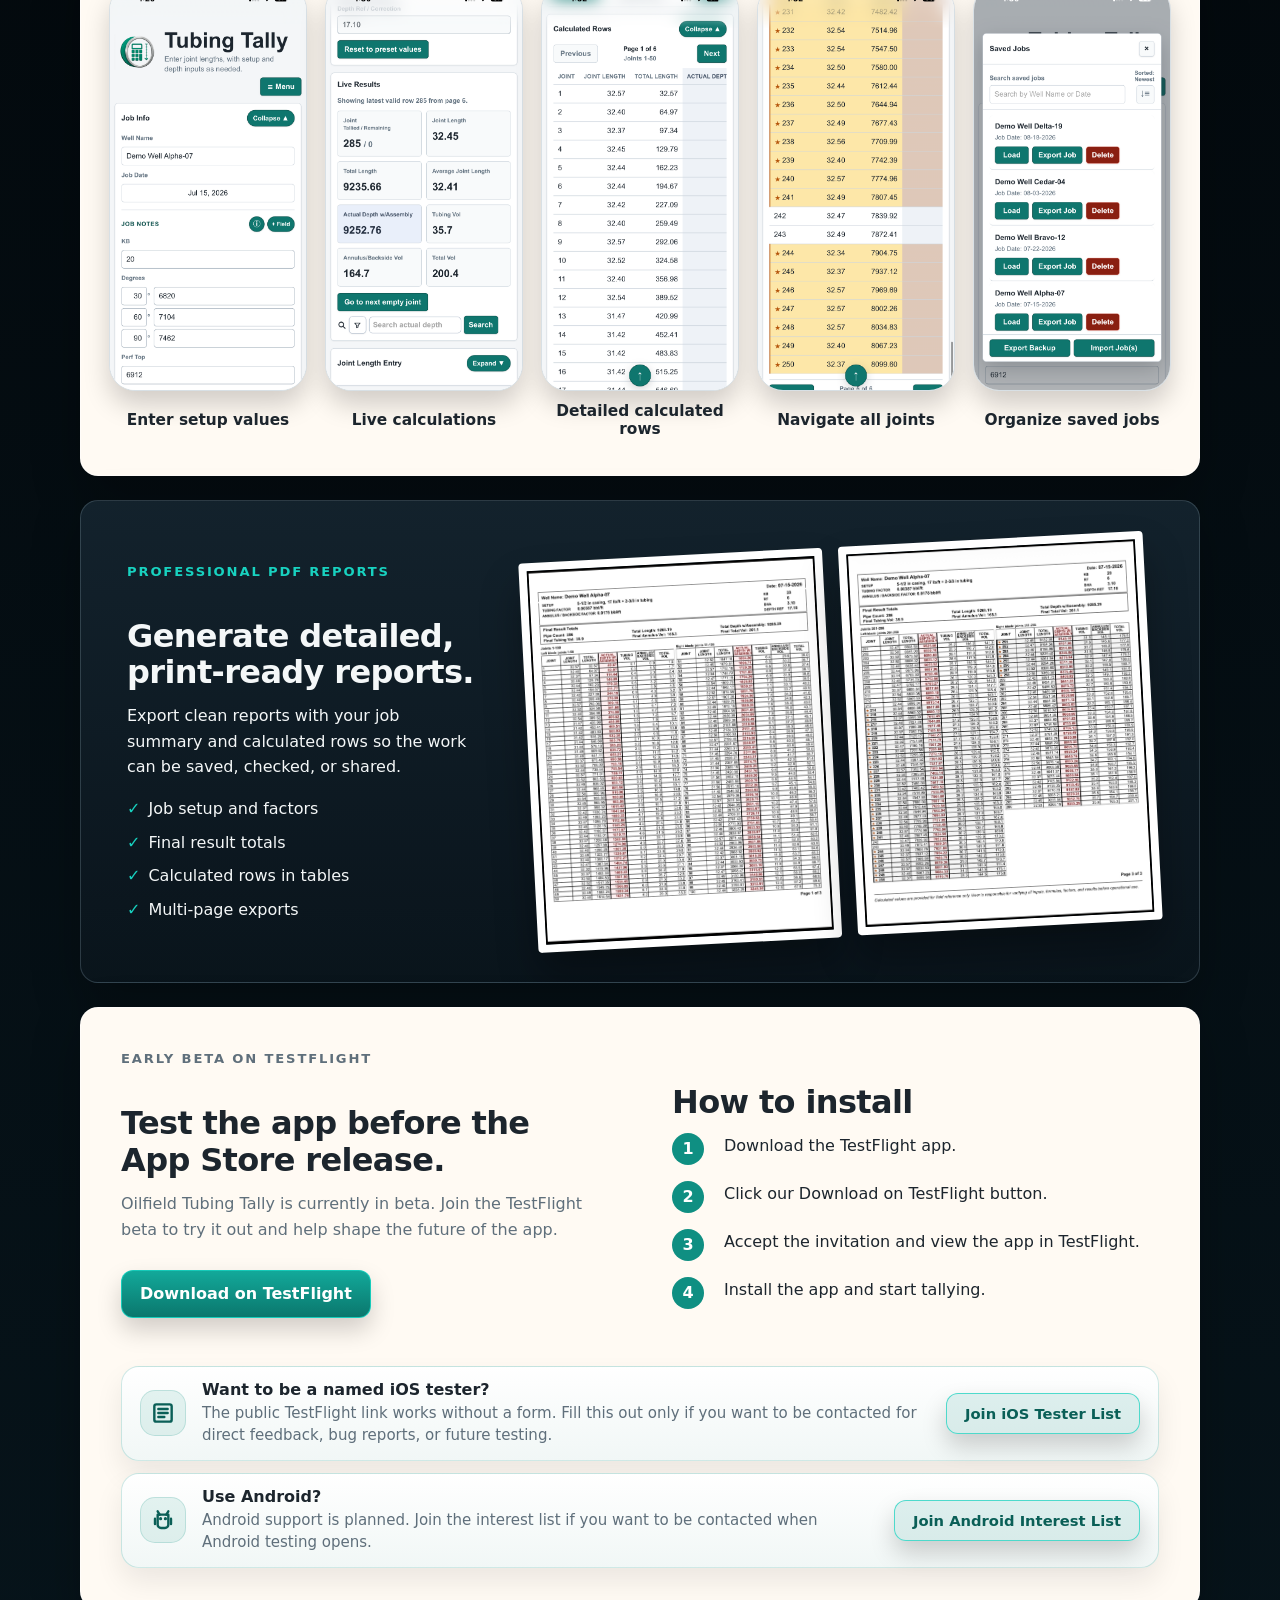
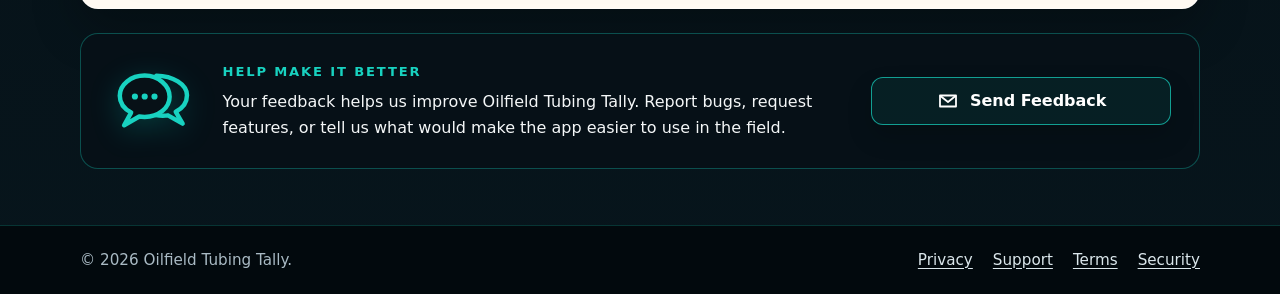
==== commit c82f3490: "Update iOS tester link and enhance button hover styles for better visibility" ====
--- a/index.html
+++ b/index.html
@@ -240,7 +240,7 @@
                 The public TestFlight link works without a form. Fill this out only if you want to be contacted for direct feedback, bug reports, or future testing.
               </p>
             </div>
-            <a class="button tester-button" href="#" aria-label="Join the iOS tester list">
+            <a class="button tester-button" href="https://docs.google.com/forms/d/e/1FAIpQLSeQOKlSQHjr9TGI9lwuAEzwMfUP2QIlTaUS2lN_r37uoS_1oA/viewform?usp=header" aria-label="Join the iOS tester list">
               Join iOS Tester List
             </a>
           </article>
--- a/styles.css
+++ b/styles.css
@@ -812,6 +812,23 @@
   color: var(--color-accent-dark);
 }
 
+.light-panel .button:hover,
+.light-panel .button:focus-visible,
+.light-panel .button:active,
+.beta-panel .button:hover,
+.beta-panel .button:focus-visible,
+.beta-panel .button:active,
+.how-it-works .button:hover,
+.how-it-works .button:focus-visible,
+.how-it-works .button:active,
+.screenshot-panel .button:hover,
+.screenshot-panel .button:focus-visible,
+.screenshot-panel .button:active {
+  color: #ffffff;
+  background: var(--color-accent-dark);
+  border-color: var(--color-accent-bright);
+}
+
 .light-panel .button.primary,
 .beta-panel .button.primary,
 .how-it-works .button.primary,
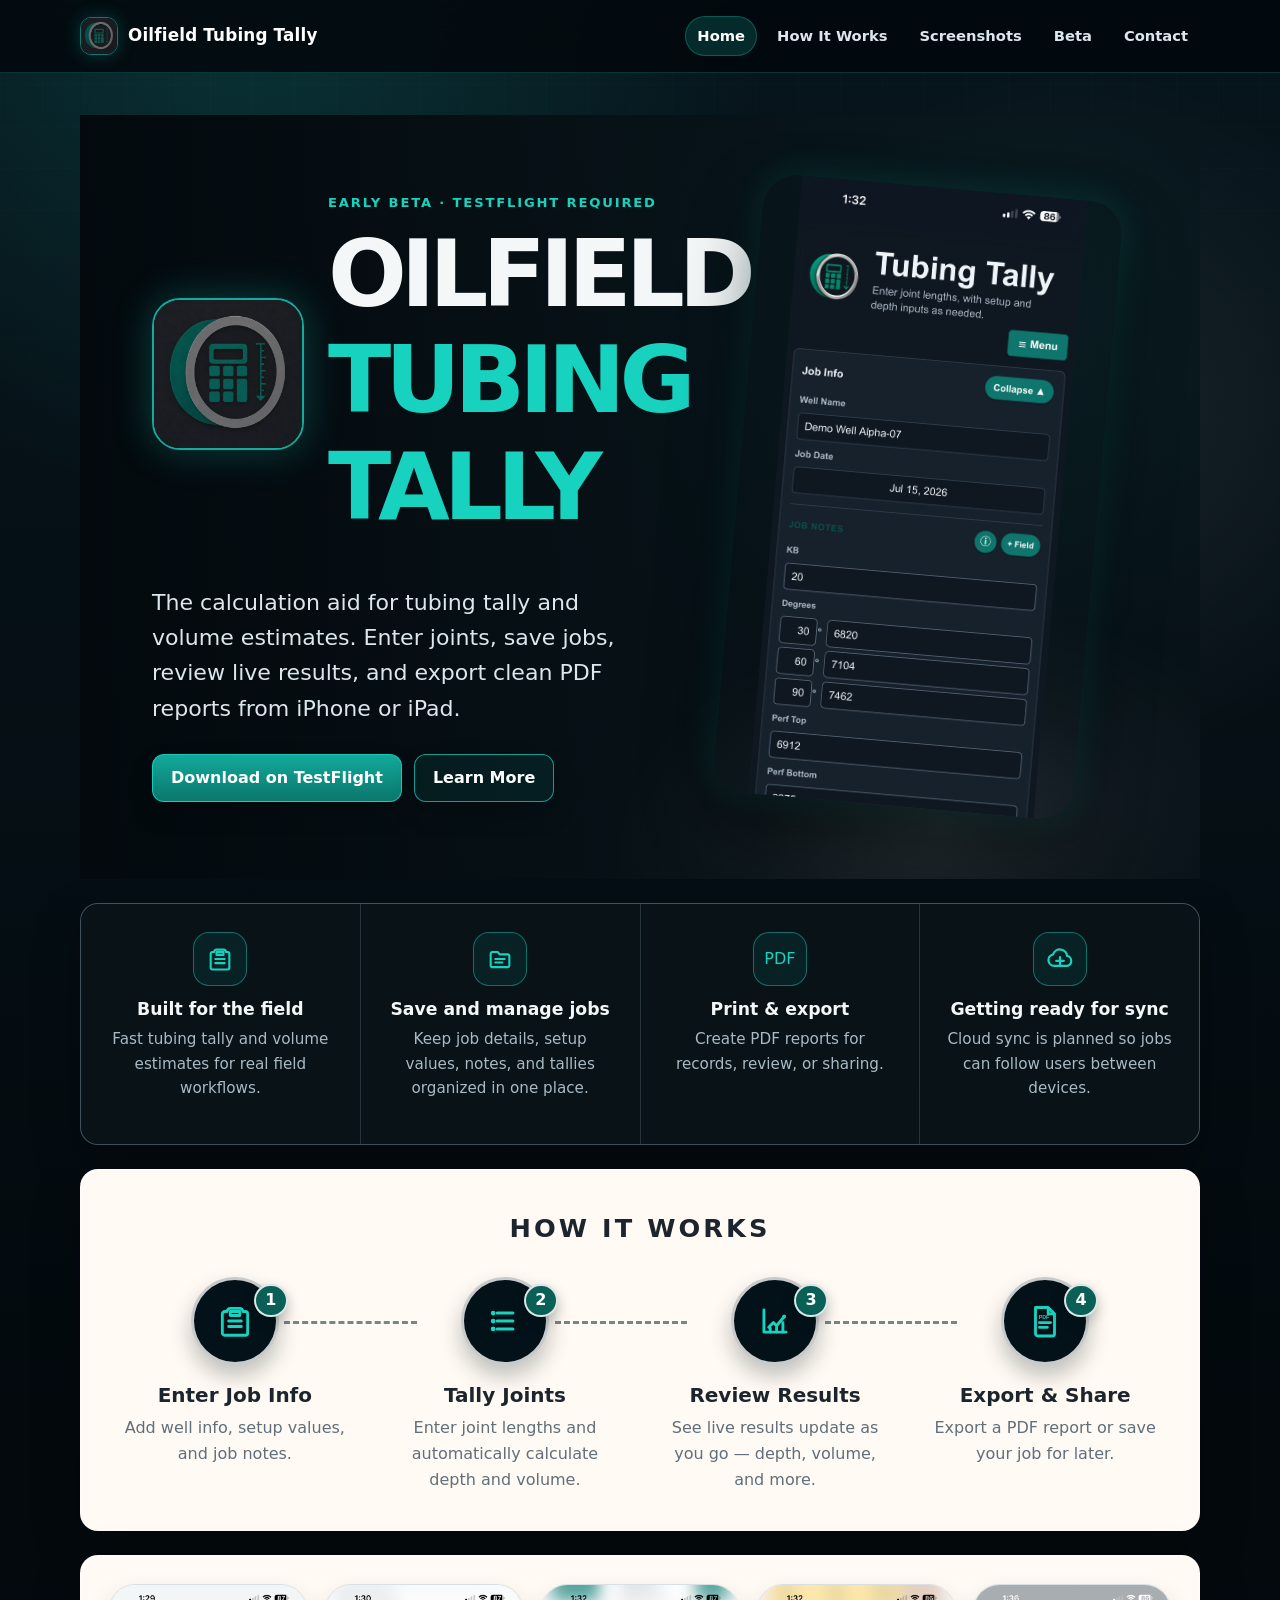
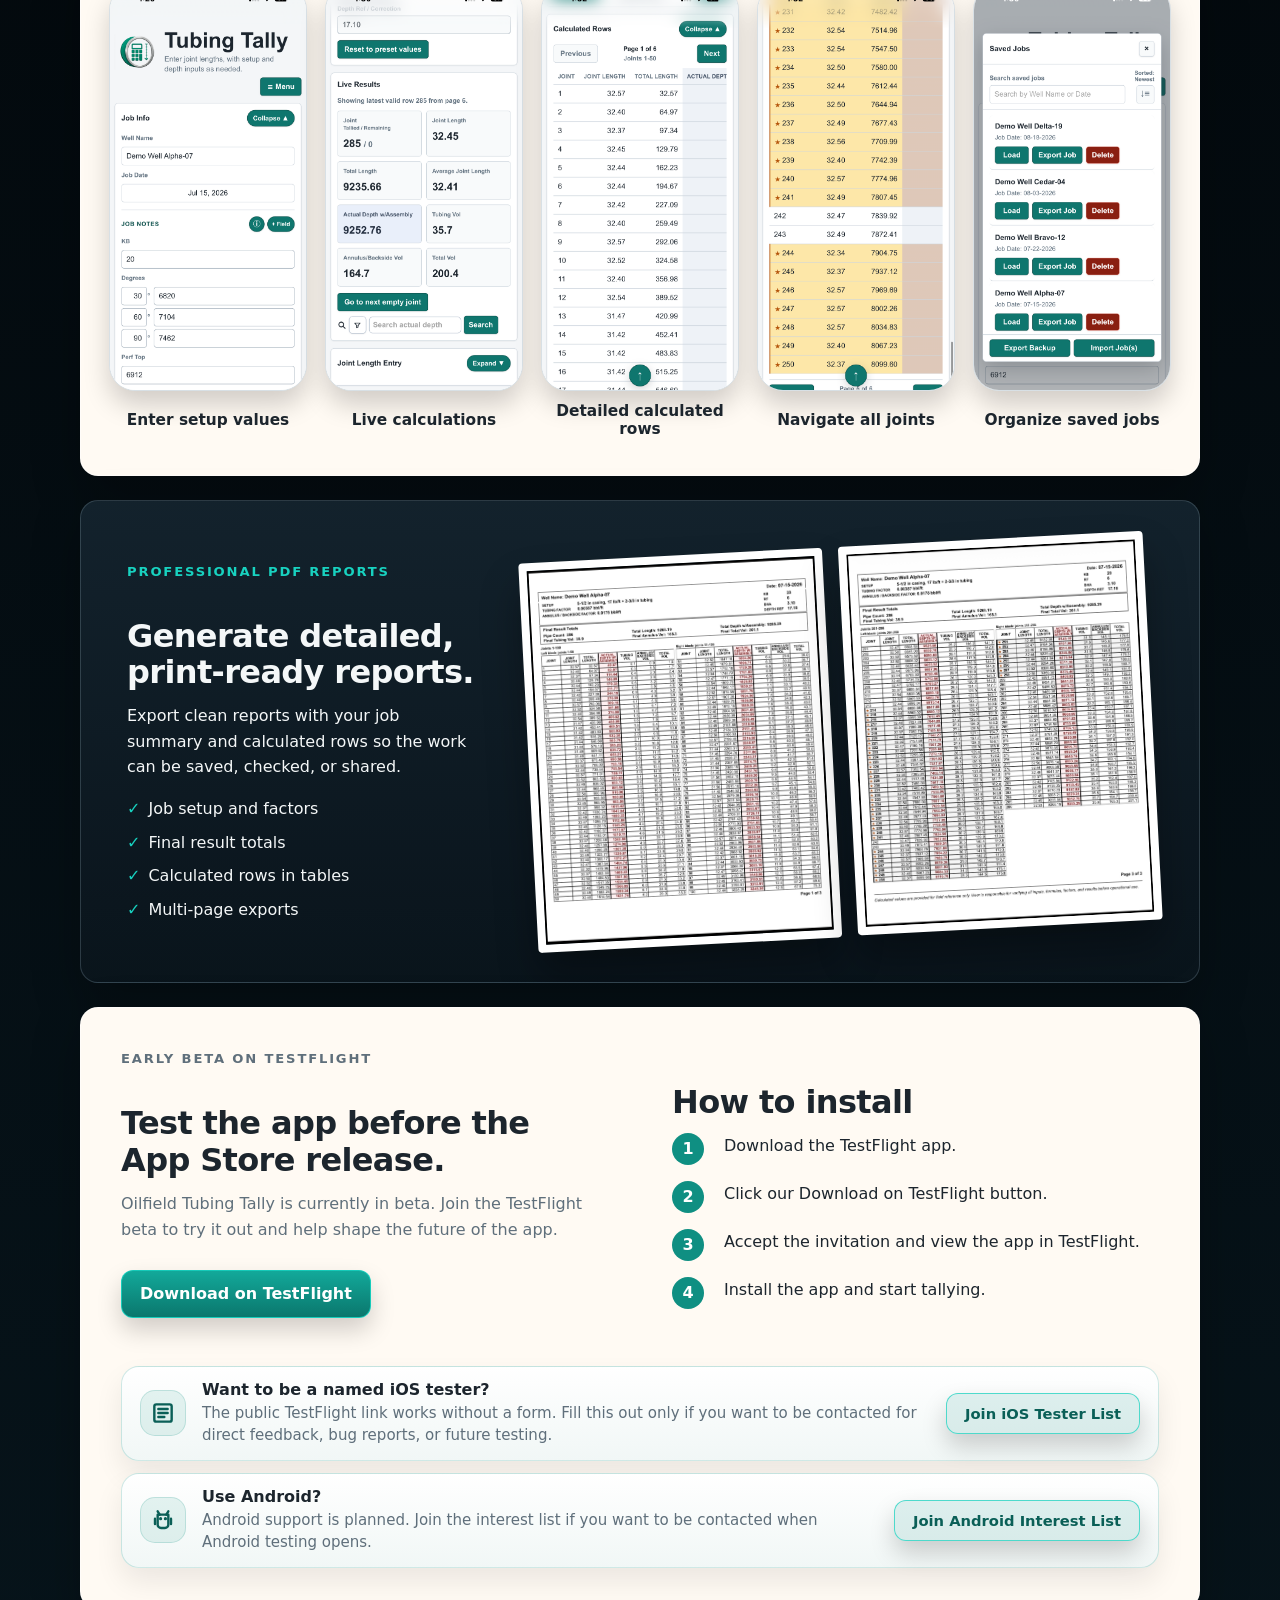
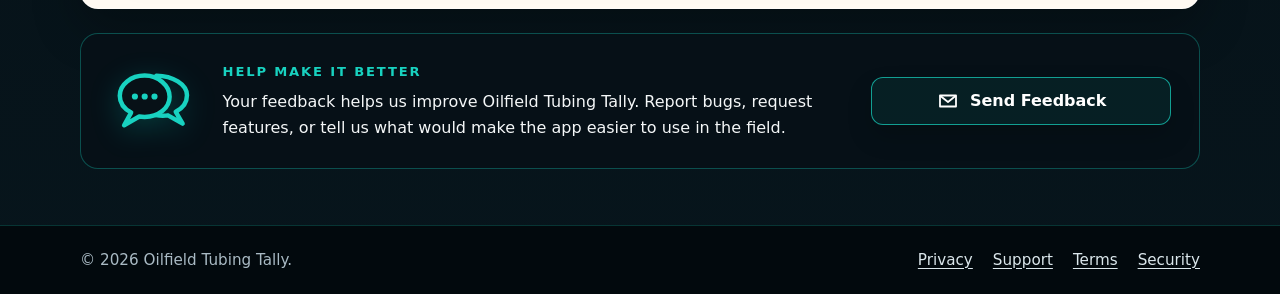
==== commit 068bb0de: "Update tester links to open in new tab and enhance security attributes" ====
--- a/index.html
+++ b/index.html
@@ -240,7 +240,7 @@
                 The public TestFlight link works without a form. Fill this out only if you want to be contacted for direct feedback, bug reports, or future testing.
               </p>
             </div>
-            <a class="button tester-button" href="https://docs.google.com/forms/d/e/1FAIpQLSeQOKlSQHjr9TGI9lwuAEzwMfUP2QIlTaUS2lN_r37uoS_1oA/viewform?usp=header" aria-label="Join the iOS tester list">
+            <a class="button tester-button" href="https://docs.google.com/forms/d/e/1FAIpQLSeQOKlSQHjr9TGI9lwuAEzwMfUP2QIlTaUS2lN_r37uoS_1oA/viewform?usp=header" target="_blank" rel="noopener noreferrer" aria-label="Join the iOS tester list">
               Join iOS Tester List
             </a>
           </article>
@@ -258,7 +258,7 @@
                 Android support is planned. Join the interest list if you want to be contacted when Android testing opens.
               </p>
             </div>
-            <a class="button tester-button" href="#" aria-label="Join the Android interest list">
+            <a class="button tester-button" href="https://docs.google.com/forms/d/e/1FAIpQLSeE-5XJQgkFIjA-pkTyPq95oX7RPIwSY5m1NbZWNVMayE_xew/viewform?usp=header" target="_blank" rel="noopener noreferrer" aria-label="Join the Android interest list">
               Join Android Interest List
             </a>
           </article>
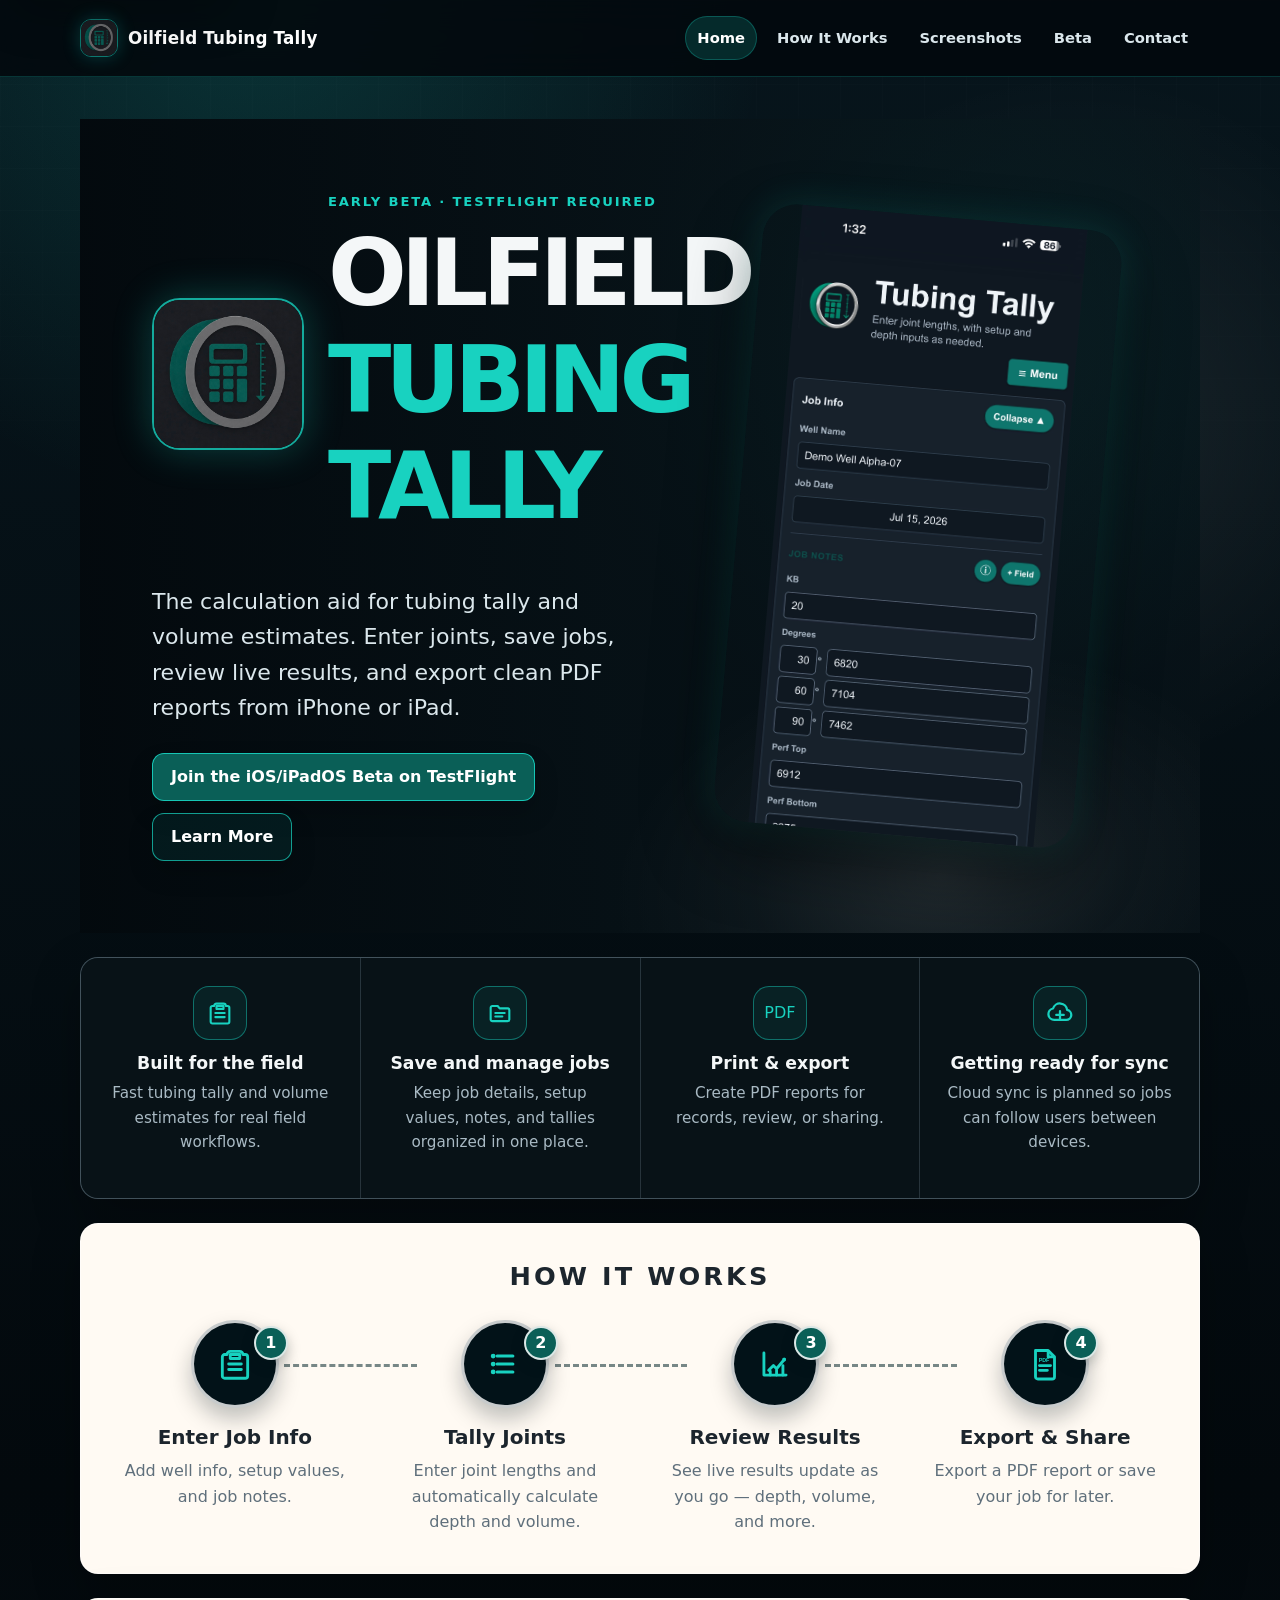
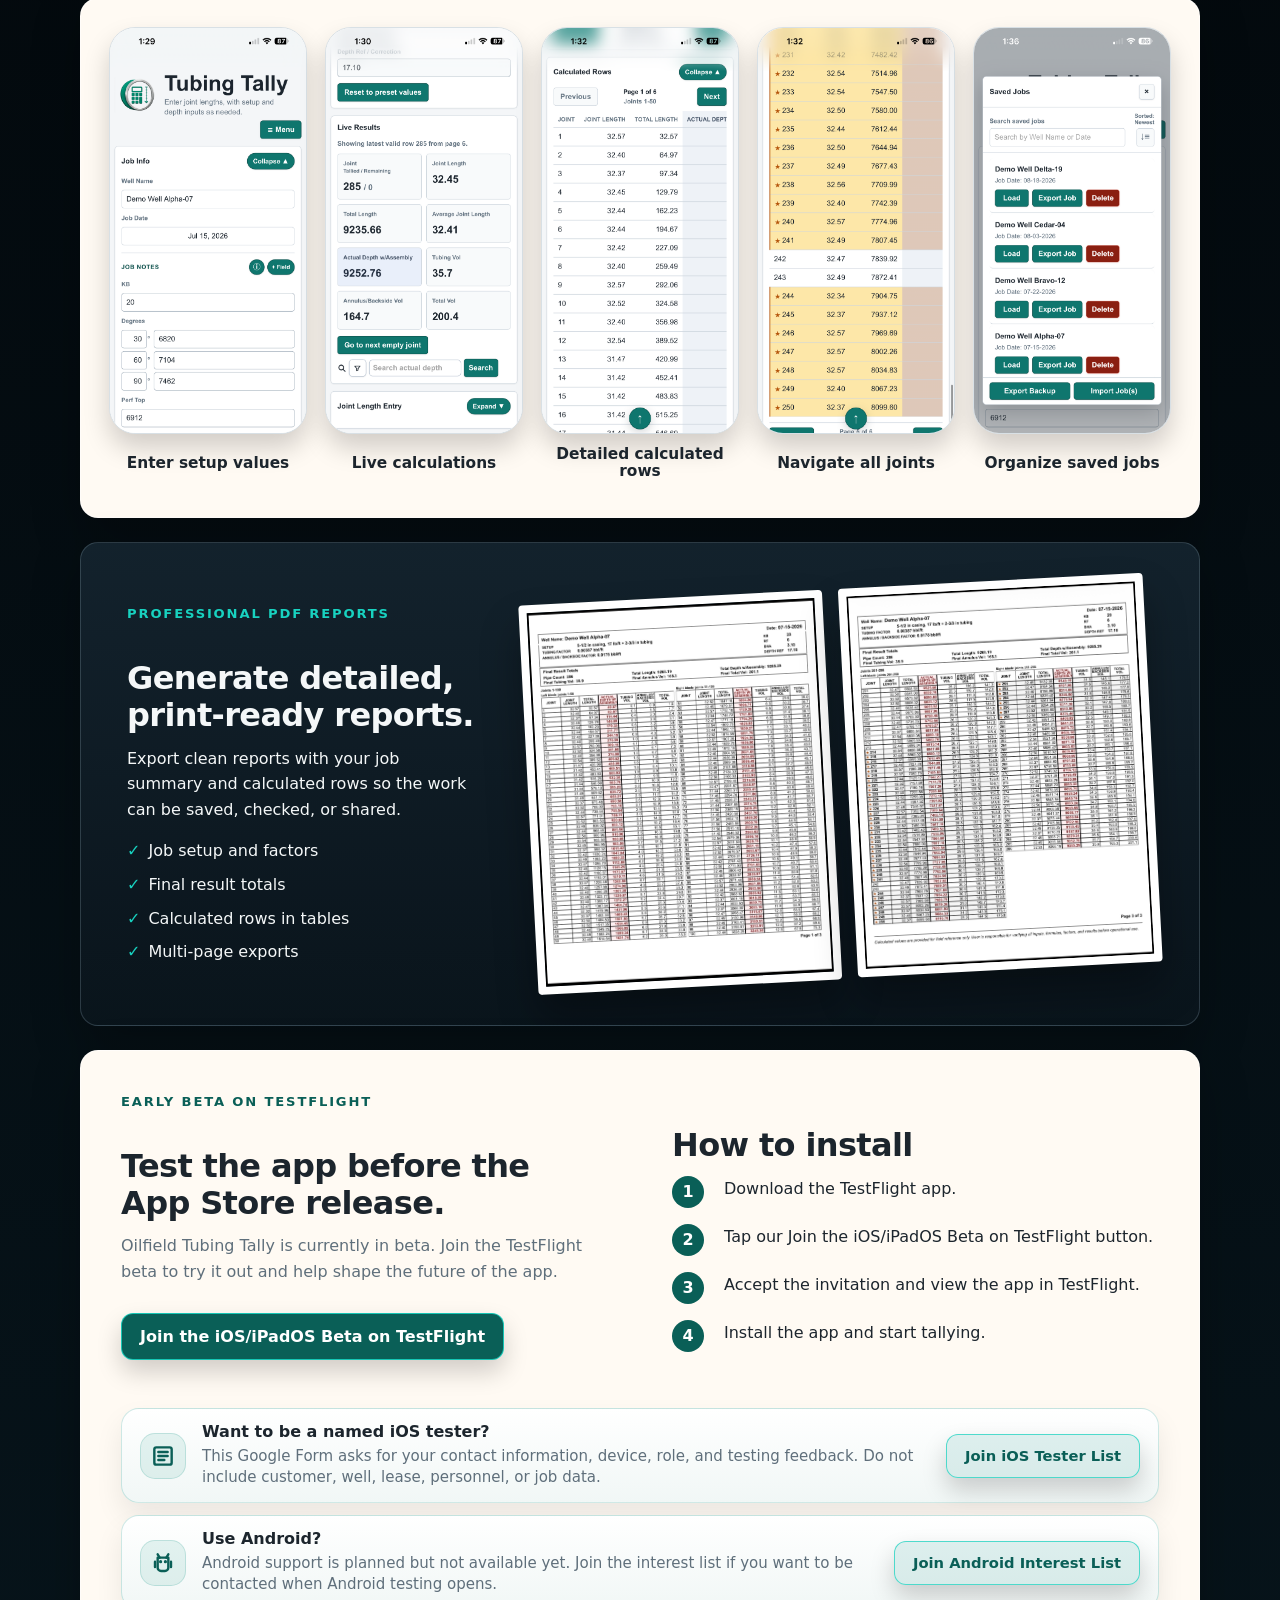
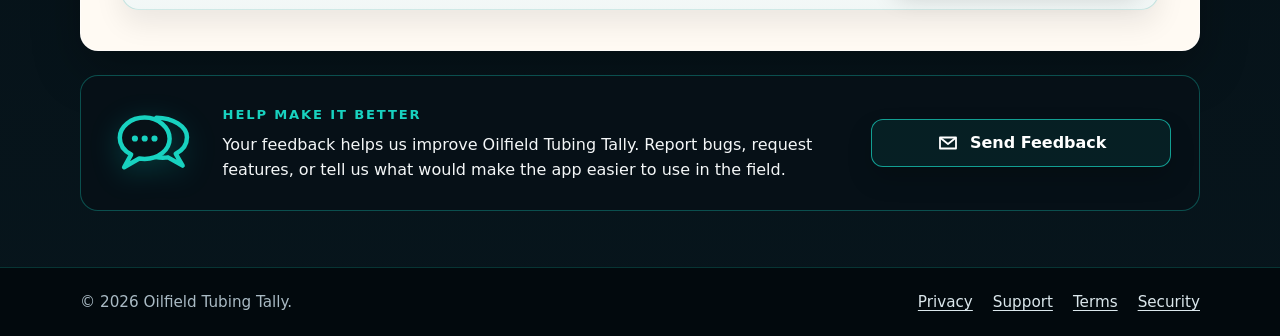
==== commit 8f269908: "Enhance accessibility and content clarity across multiple pages; add skip links, update headings, an" ====
--- a/index.html
+++ b/index.html
@@ -13,6 +13,7 @@
     <link rel="stylesheet" href="styles.css" />
   </head>
   <body>
+    <a class="skip-link" href="#main-content">Skip to main content</a>
     <header class="site-header">
       <div class="container header-inner">
         <a class="site-title" href="index.html" aria-label="Oilfield Tubing Tally home">
@@ -29,7 +30,7 @@
       </div>
     </header>
 
-    <main class="page-content" id="top">
+    <main class="page-content" id="main-content" tabindex="-1">
       <section class="container hero landing-hero">
         <div class="hero-grid">
           <div class="hero-copy">
@@ -45,7 +46,7 @@
             </p>
             <div class="button-row" aria-label="Beta actions">
               <a class="button primary" href="https://testflight.apple.com/join/KGdJaCgT">
-                Download on TestFlight
+                Join the iOS/iPadOS Beta on TestFlight
               </a>
               <a class="button" href="#how-it-works">Learn More</a>
             </div>
@@ -58,6 +59,7 @@
       </section>
 
       <section class="container feature-strip" aria-label="Oilfield Tubing Tally features">
+        <h2 class="visually-hidden">Features</h2>
         <article class="feature-card">
           <div class="feature-icon" aria-hidden="true">
             <svg viewBox="0 0 24 24" width="28" height="28" focusable="false">
@@ -97,7 +99,7 @@
       </section>
 
       <section class="container light-panel how-it-works" id="how-it-works">
-        <p class="eyebrow">How It Works</p>
+        <h2 class="eyebrow">How It Works</h2>
         <div class="steps">
           <article class="step">
             <div class="step-icon-wrap">
@@ -160,6 +162,7 @@
       </section>
 
       <section class="container light-panel screenshot-panel" id="screenshots">
+        <h2 class="visually-hidden">App screenshots</h2>
         <div class="screenshot-grid">
           <article class="screenshot-card">
             <img src="screenshots/job-info-light.png" alt="Job Info screen showing well name, job date, and notes" />
@@ -199,8 +202,8 @@
           </ul>
         </div>
         <div class="report-images">
-          <img src="screenshots/report-page-1.png" alt="Oilfield Tubing Tally PDF report page one" />
-          <img src="screenshots/report-page-3.png" alt="Oilfield Tubing Tally PDF report page three" />
+          <img src="screenshots/report-page-1.png" alt="Demo PDF report showing job setup, totals, and calculated joint rows." />
+          <img src="screenshots/report-page-3.png" alt="Demo PDF report continuation showing later calculated joint rows." />
         </div>
       </section>
 
@@ -213,7 +216,7 @@
           </p>
           <div class="button-row">
             <a class="button primary" href="https://testflight.apple.com/join/KGdJaCgT">
-              Download on TestFlight
+              Join the iOS/iPadOS Beta on TestFlight
             </a>
           </div>
         </div>
@@ -221,7 +224,7 @@
           <h2>How to install</h2>
           <ol class="install-steps">
             <li>Download the TestFlight app.</li>
-            <li>Click our Download on TestFlight button.</li>
+            <li>Tap our Join the iOS/iPadOS Beta on TestFlight button.</li>
             <li>Accept the invitation and view the app in TestFlight.</li>
             <li>Install the app and start tallying.</li>
           </ol>
@@ -237,11 +240,11 @@
             <div class="tester-card-copy">
               <h3>Want to be a named iOS tester?</h3>
               <p>
-                The public TestFlight link works without a form. Fill this out only if you want to be contacted for direct feedback, bug reports, or future testing.
+                This Google Form asks for your contact information, device, role, and testing feedback. Do not include customer, well, lease, personnel, or job data.
               </p>
             </div>
-            <a class="button tester-button" href="https://docs.google.com/forms/d/e/1FAIpQLSeQOKlSQHjr9TGI9lwuAEzwMfUP2QIlTaUS2lN_r37uoS_1oA/viewform?usp=header" target="_blank" rel="noopener noreferrer" aria-label="Join the iOS tester list">
-              Join iOS Tester List
+            <a class="button tester-button" href="https://docs.google.com/forms/d/e/1FAIpQLSeQOKlSQHjr9TGI9lwuAEzwMfUP2QIlTaUS2lN_r37uoS_1oA/viewform?usp=header" target="_blank" rel="noopener noreferrer">
+              Join iOS Tester List<span class="visually-hidden"> (opens in a new tab)</span>
             </a>
           </article>
           <article class="tester-card tester-card-android">
@@ -255,11 +258,11 @@
             <div class="tester-card-copy">
               <h3>Use Android?</h3>
               <p>
-                Android support is planned. Join the interest list if you want to be contacted when Android testing opens.
+                Android support is planned but not available yet. Join the interest list if you want to be contacted when Android testing opens.
               </p>
             </div>
-            <a class="button tester-button" href="https://docs.google.com/forms/d/e/1FAIpQLSeE-5XJQgkFIjA-pkTyPq95oX7RPIwSY5m1NbZWNVMayE_xew/viewform?usp=header" target="_blank" rel="noopener noreferrer" aria-label="Join the Android interest list">
-              Join Android Interest List
+            <a class="button tester-button" href="https://docs.google.com/forms/d/e/1FAIpQLSeE-5XJQgkFIjA-pkTyPq95oX7RPIwSY5m1NbZWNVMayE_xew/viewform?usp=header" target="_blank" rel="noopener noreferrer">
+              Join Android Interest List<span class="visually-hidden"> (opens in a new tab)</span>
             </a>
           </article>
         </div>
--- a/styles.css
+++ b/styles.css
@@ -149,6 +149,12 @@
   scroll-behavior: smooth;
 }
 
+@media (prefers-reduced-motion: reduce) {
+  html {
+    scroll-behavior: auto;
+  }
+}
+
 [id] {
   scroll-margin-top: 96px;
 }
@@ -195,6 +201,46 @@
   color: #ffffff;
 }
 
+.visually-hidden {
+  position: absolute;
+  width: 1px;
+  height: 1px;
+  padding: 0;
+  margin: -1px;
+  overflow: hidden;
+  clip: rect(0, 0, 0, 0);
+  clip-path: inset(50%);
+  white-space: nowrap;
+  border: 0;
+}
+
+.skip-link {
+  position: fixed;
+  top: 12px;
+  left: 12px;
+  z-index: 100;
+  display: inline-flex;
+  align-items: center;
+  min-height: 44px;
+  padding: 8px 14px;
+  color: #ffffff;
+  font-weight: 800;
+  text-decoration: none;
+  background: var(--color-accent-dark);
+  border: 2px solid #ffffff;
+  border-radius: var(--radius-md);
+  box-shadow: var(--shadow-soft);
+  transform: translateY(calc(-100% - 20px));
+}
+
+.skip-link:focus,
+.skip-link:focus-visible {
+  color: #ffffff;
+  outline: 3px solid var(--color-accent-bright);
+  outline-offset: 3px;
+  transform: translateY(0);
+}
+
 img {
   max-width: 100%;
   height: auto;
@@ -261,6 +307,9 @@
 }
 
 .site-nav a {
+  display: inline-flex;
+  align-items: center;
+  min-height: 44px;
   color: #dbe7ec;
   border-radius: 999px;
   padding: 8px 12px;
@@ -609,6 +658,10 @@
   color: var(--color-muted-dark);
 }
 
+.beta-panel .eyebrow {
+  color: var(--color-accent-dark);
+}
+
 .install-steps {
   display: grid;
   gap: 16px;
@@ -634,7 +687,7 @@
   color: #ffffff;
   font-weight: 850;
   border-radius: 50%;
-  background: var(--color-accent);
+  background: var(--color-accent-dark);
   content: counter(install);
 }
 
@@ -690,7 +743,7 @@
 .tester-button {
   width: max-content;
   min-width: 180px;
-  min-height: 42px;
+  min-height: 44px;
   padding-inline: 14px;
   font-size: 0.92rem;
   white-space: normal;
@@ -793,7 +846,7 @@
 }
 
 .button.primary {
-  background: linear-gradient(180deg, #12a99a, #0b776d);
+  background: var(--color-accent-dark);
   border-color: rgba(24, 210, 192, 0.9);
   color: #ffffff;
 }
@@ -1118,7 +1171,7 @@
   }
 
   .beta-panel > .tester-actions .tester-button {
-    min-height: 40px;
+    min-height: 44px;
     padding-block: 8px;
   }
-}+}
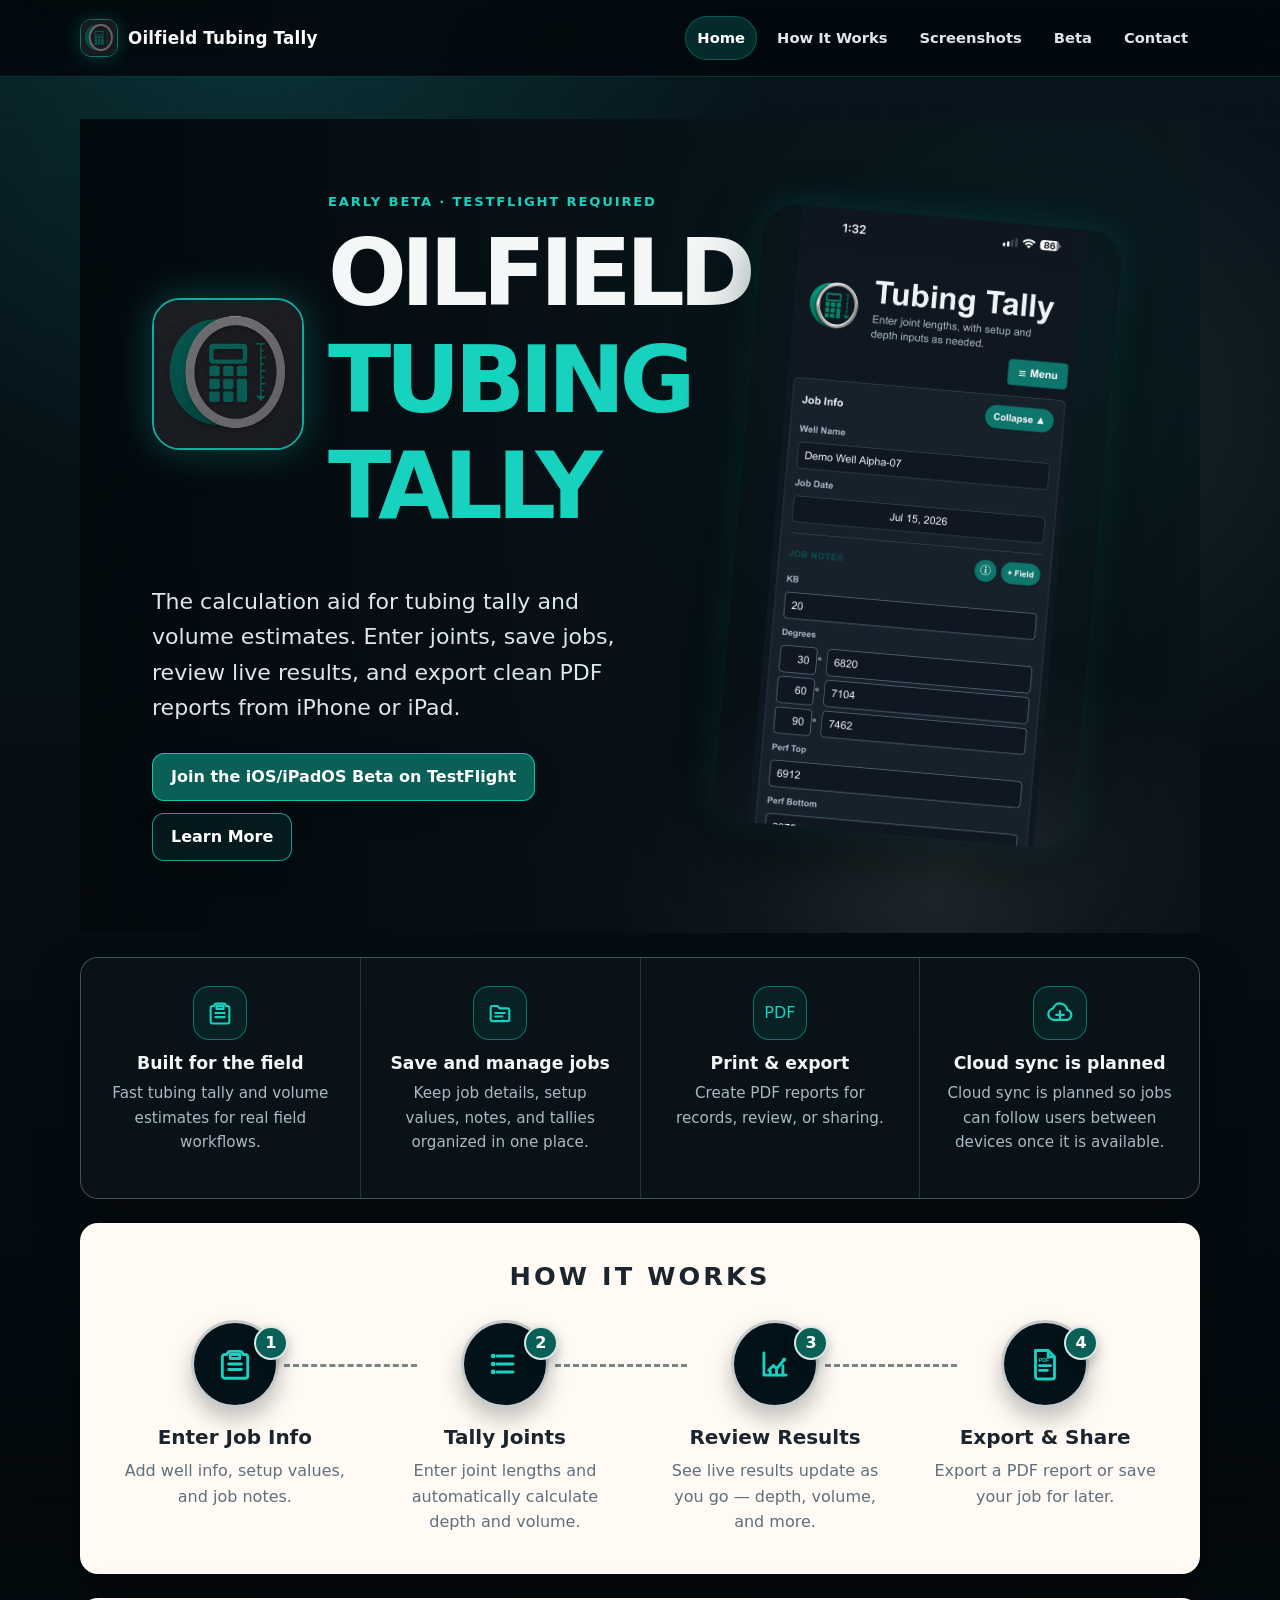
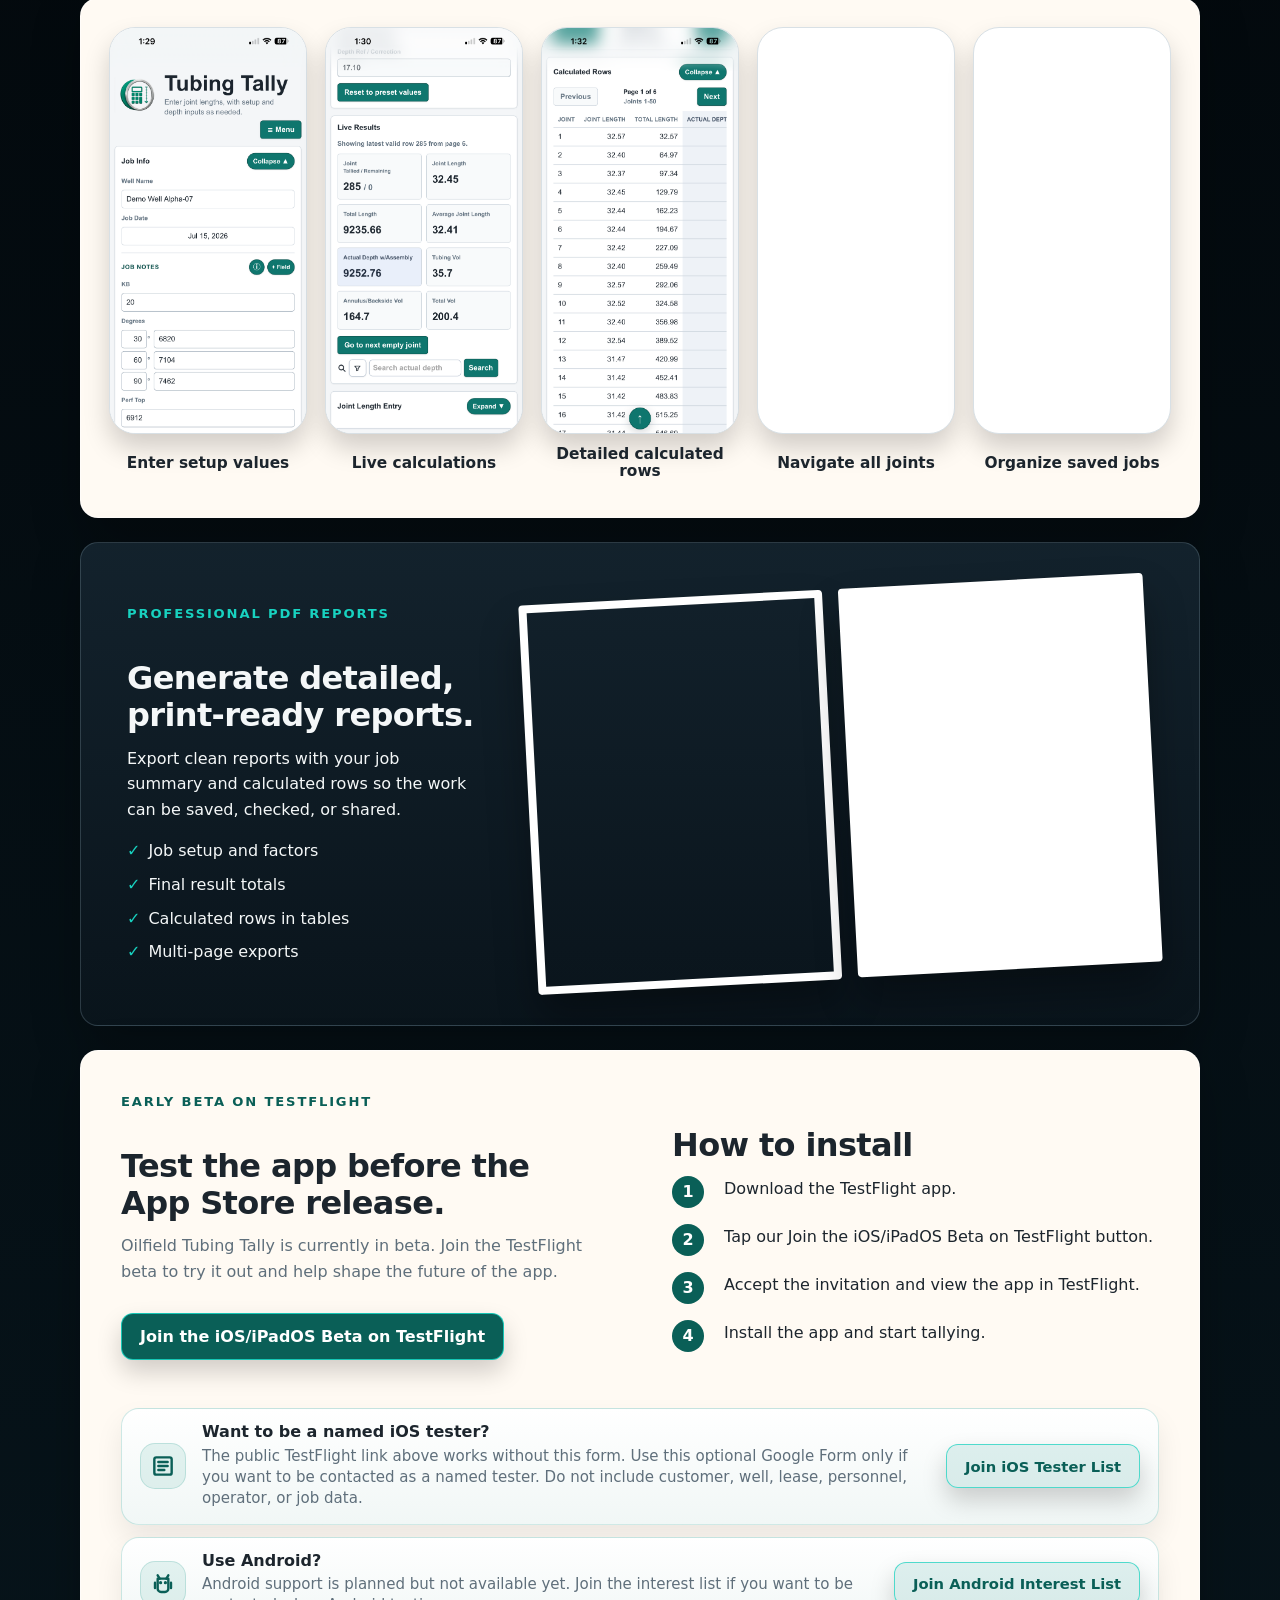
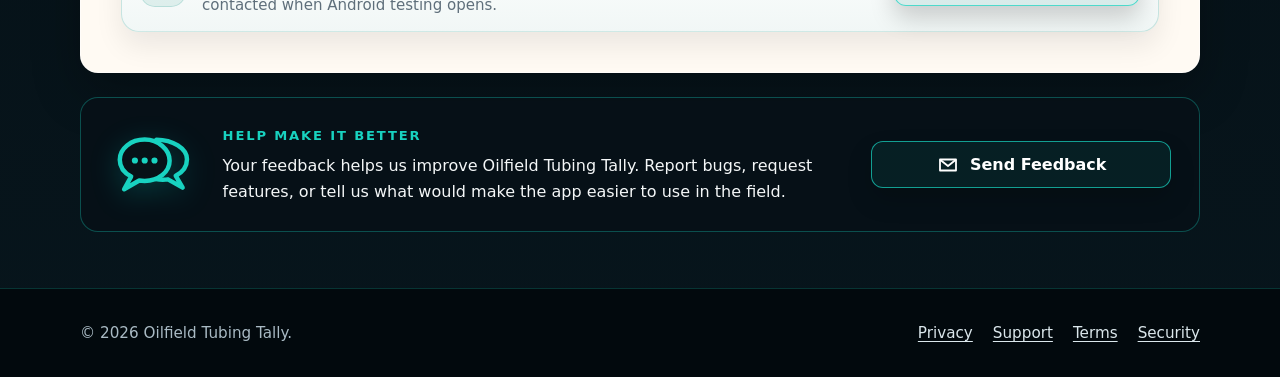
==== commit 1cd9bf89: "Update index.html for improved clarity and accuracy; enhance accessibility features in styles.css" ====
--- a/index.html
+++ b/index.html
@@ -3,10 +3,10 @@
   <head>
     <meta charset="utf-8" />
     <meta name="viewport" content="width=device-width, initial-scale=1" />
-    <title>Oilfield Tubing Tally | Field Tally App for iPhone and iPad</title>
+    <title>Oilfield Tubing Tally | iPhone &amp; iPad TestFlight Beta</title>
     <meta
       name="description"
-      content="Oilfield Tubing Tally is a field-focused iPhone and iPad app for entering tubing tallies, saving jobs, reviewing live results, and exporting job reports."
+      content="Oilfield Tubing Tally is an iPhone and iPad TestFlight beta for tubing tally and volume estimates. Android is planned but not available yet."
     />
     <link rel="icon" href="favicon.ico" sizes="any" />
     <link rel="apple-touch-icon" href="apple-touch-icon.png" />
@@ -93,8 +93,8 @@
               <path d="M9 13.5h6M12 10.5v6" fill="none" stroke="currentColor" stroke-width="1.8" stroke-linecap="round" />
             </svg>
           </div>
-          <h3>Getting ready for sync</h3>
-          <p>Cloud sync is planned so jobs can follow users between devices.</p>
+          <h3>Cloud sync is planned</h3>
+          <p>Cloud sync is planned so jobs can follow users between devices once it is available.</p>
         </article>
       </section>
 
@@ -165,23 +165,23 @@
         <h2 class="visually-hidden">App screenshots</h2>
         <div class="screenshot-grid">
           <article class="screenshot-card">
-            <img src="screenshots/job-info-light.png" alt="Job Info screen showing well name, job date, and notes" />
+            <img src="screenshots/job-info-light.png" alt="Job Info screen showing well name, job date, and notes" loading="lazy" decoding="async" />
             <h3>Enter setup values</h3>
           </article>
           <article class="screenshot-card">
-            <img src="screenshots/live-results.png" alt="Live Results screen showing tally totals and volume estimates" />
+            <img src="screenshots/live-results.png" alt="Live Results screen showing tally totals and volume estimates" loading="lazy" decoding="async" />
             <h3>Live calculations</h3>
           </article>
           <article class="screenshot-card">
-            <img src="screenshots/calculated-rows-page-1.png" alt="Calculated Rows table showing tubing volume and annulus volume" />
+            <img src="screenshots/calculated-rows-page-1.png" alt="Calculated Rows table showing synthetic joint lengths and cumulative totals" loading="lazy" decoding="async" />
             <h3>Detailed calculated rows</h3>
           </article>
           <article class="screenshot-card">
-            <img src="screenshots/calculated-rows-page-5.png" alt="Calculated Rows table showing later joint rows" />
+            <img src="screenshots/calculated-rows-page-5.png" alt="Calculated Rows table showing later joint rows" loading="lazy" decoding="async" />
             <h3>Navigate all joints</h3>
           </article>
           <article class="screenshot-card">
-            <img src="screenshots/saved-jobs.png" alt="Saved Jobs screen showing saved demo jobs" />
+            <img src="screenshots/saved-jobs.png" alt="Saved Jobs screen showing saved demo jobs" loading="lazy" decoding="async" />
             <h3>Organize saved jobs</h3>
           </article>
         </div>
@@ -202,8 +202,8 @@
           </ul>
         </div>
         <div class="report-images">
-          <img src="screenshots/report-page-1.png" alt="Demo PDF report showing job setup, totals, and calculated joint rows." />
-          <img src="screenshots/report-page-3.png" alt="Demo PDF report continuation showing later calculated joint rows." />
+          <img src="screenshots/report-page-1.png" alt="Demo PDF report showing job setup, totals, and calculated joint rows." loading="lazy" decoding="async" />
+          <img src="screenshots/report-page-3.png" alt="Demo PDF report continuation showing later calculated joint rows." loading="lazy" decoding="async" />
         </div>
       </section>
 
@@ -240,7 +240,7 @@
             <div class="tester-card-copy">
               <h3>Want to be a named iOS tester?</h3>
               <p>
-                This Google Form asks for your contact information, device, role, and testing feedback. Do not include customer, well, lease, personnel, or job data.
+                The public TestFlight link above works without this form. Use this optional Google Form only if you want to be contacted as a named tester. Do not include customer, well, lease, personnel, operator, or job data.
               </p>
             </div>
             <a class="button tester-button" href="https://docs.google.com/forms/d/e/1FAIpQLSeQOKlSQHjr9TGI9lwuAEzwMfUP2QIlTaUS2lN_r37uoS_1oA/viewform?usp=header" target="_blank" rel="noopener noreferrer">
--- a/styles.css
+++ b/styles.css
@@ -201,6 +201,15 @@
   color: #ffffff;
 }
 
+a:focus-visible {
+  outline: 3px solid var(--color-accent-bright);
+  outline-offset: 3px;
+}
+
+.document a:focus-visible {
+  outline-color: var(--color-accent-dark);
+}
+
 .visually-hidden {
   position: absolute;
   width: 1px;
@@ -851,6 +860,23 @@
   color: #ffffff;
 }
 
+.button.primary:hover,
+.button.primary:focus-visible {
+  color: #ffffff;
+  background: #073f3a;
+  border-color: var(--color-accent-bright);
+  box-shadow: 0 0 0 3px rgba(24, 210, 192, 0.22), 0 14px 28px rgba(0, 0, 0, 0.24);
+  transform: translateY(-1px);
+}
+
+.button.primary:active {
+  color: #ffffff;
+  background: #052f2b;
+  border-color: var(--color-accent-bright);
+  box-shadow: 0 0 0 2px rgba(24, 210, 192, 0.18), 0 8px 18px rgba(0, 0, 0, 0.22);
+  transform: translateY(1px);
+}
+
 .button:hover,
 .button:focus-visible {
   background: var(--color-accent-dark);
@@ -865,18 +891,18 @@
   color: var(--color-accent-dark);
 }
 
-.light-panel .button:hover,
-.light-panel .button:focus-visible,
-.light-panel .button:active,
-.beta-panel .button:hover,
-.beta-panel .button:focus-visible,
-.beta-panel .button:active,
-.how-it-works .button:hover,
-.how-it-works .button:focus-visible,
-.how-it-works .button:active,
-.screenshot-panel .button:hover,
-.screenshot-panel .button:focus-visible,
-.screenshot-panel .button:active {
+.light-panel .button:not(.primary):hover,
+.light-panel .button:not(.primary):focus-visible,
+.light-panel .button:not(.primary):active,
+.beta-panel .button:not(.primary):hover,
+.beta-panel .button:not(.primary):focus-visible,
+.beta-panel .button:not(.primary):active,
+.how-it-works .button:not(.primary):hover,
+.how-it-works .button:not(.primary):focus-visible,
+.how-it-works .button:not(.primary):active,
+.screenshot-panel .button:not(.primary):hover,
+.screenshot-panel .button:not(.primary):focus-visible,
+.screenshot-panel .button:not(.primary):active {
   color: #ffffff;
   background: var(--color-accent-dark);
   border-color: var(--color-accent-bright);
@@ -939,6 +965,9 @@
 }
 
 .footer-inner a {
+  display: inline-flex;
+  align-items: center;
+  min-height: 44px;
   color: #dbe7ec;
   text-decoration-line: underline;
   text-decoration-thickness: 0.08em;
@@ -990,10 +1019,23 @@
 
   .site-nav {
     width: 100%;
+    flex-wrap: nowrap;
+    gap: clamp(4px, 1.4vw, 8px);
+    overflow-x: auto;
+    overscroll-behavior-inline: contain;
+    scrollbar-width: none;
+    -webkit-overflow-scrolling: touch;
+  }
+
+  .site-nav::-webkit-scrollbar {
+    display: none;
   }
 
   .site-nav a {
-    padding-inline: 10px;
+    flex: 0 0 auto;
+    padding-inline: clamp(8px, 2.2vw, 10px);
+    font-size: clamp(0.78rem, 3.15vw, 0.92rem);
+    white-space: nowrap;
   }
 
   .footer-nav {
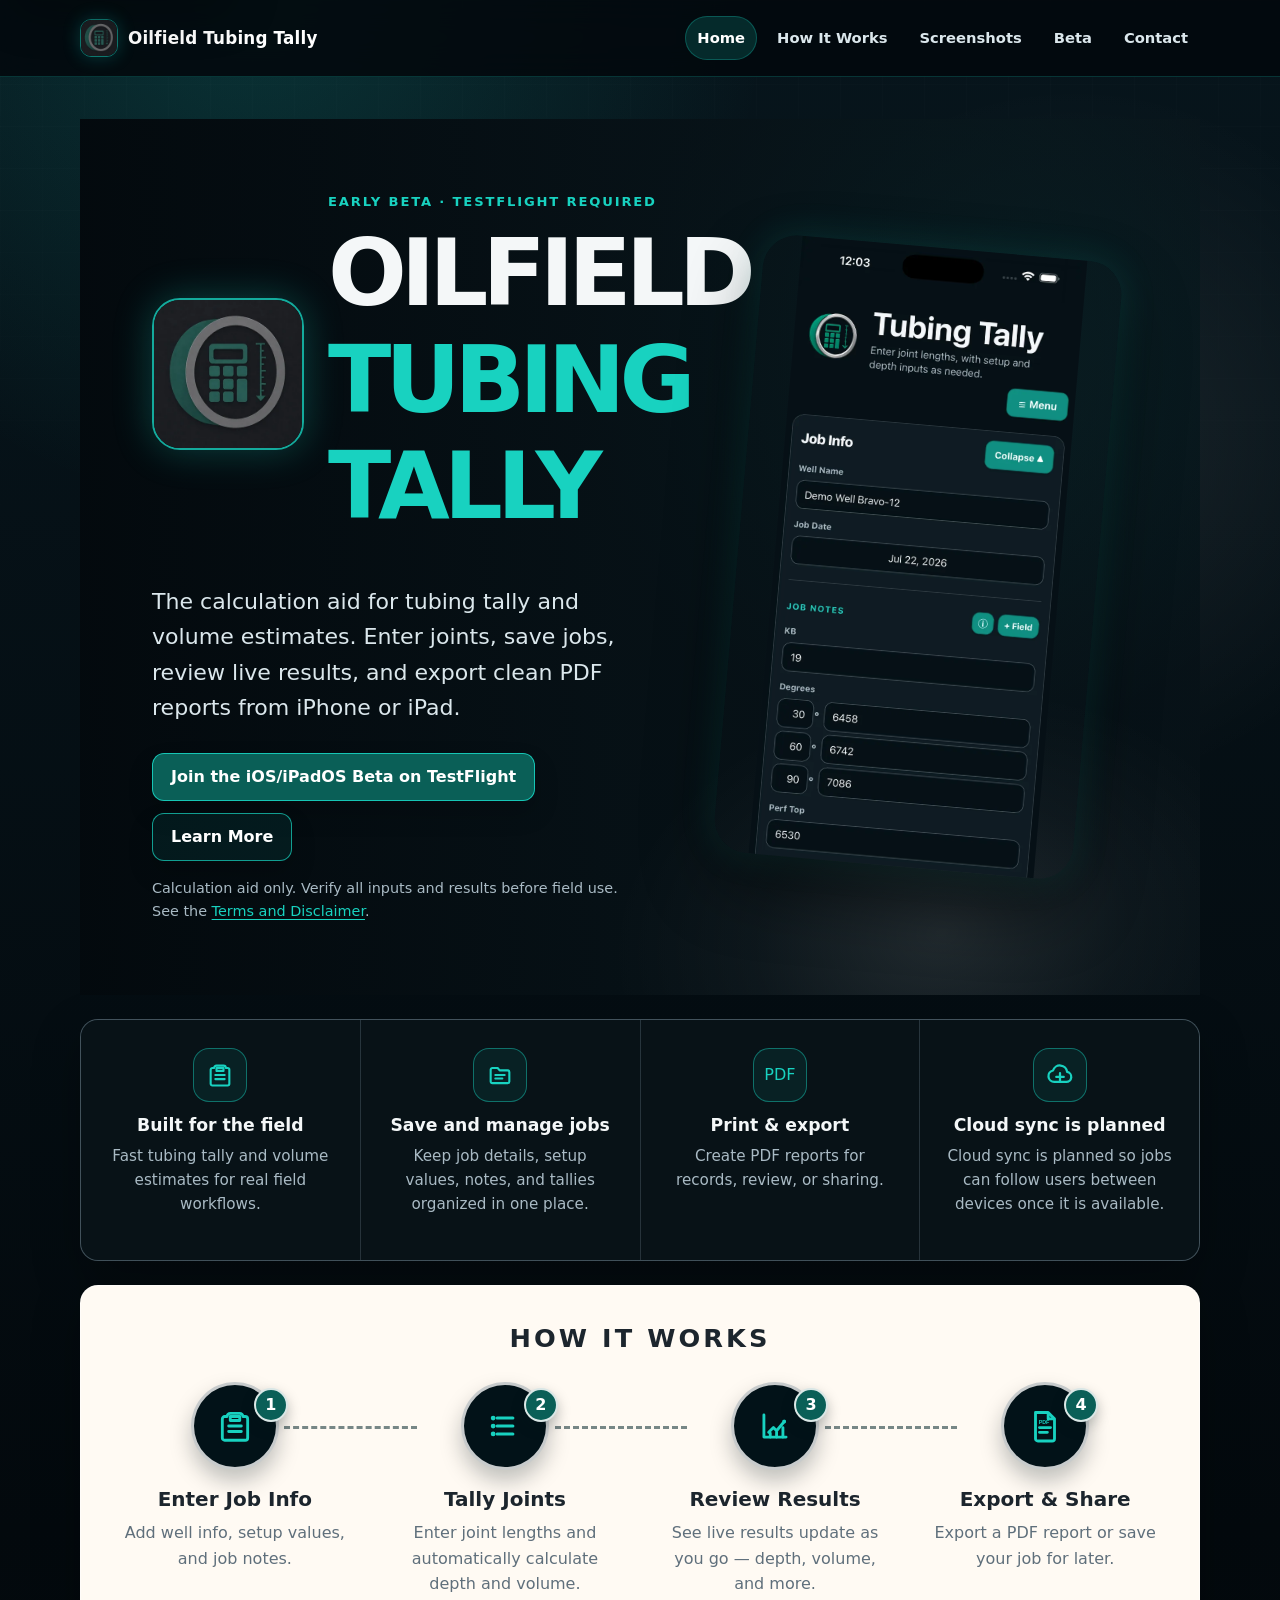
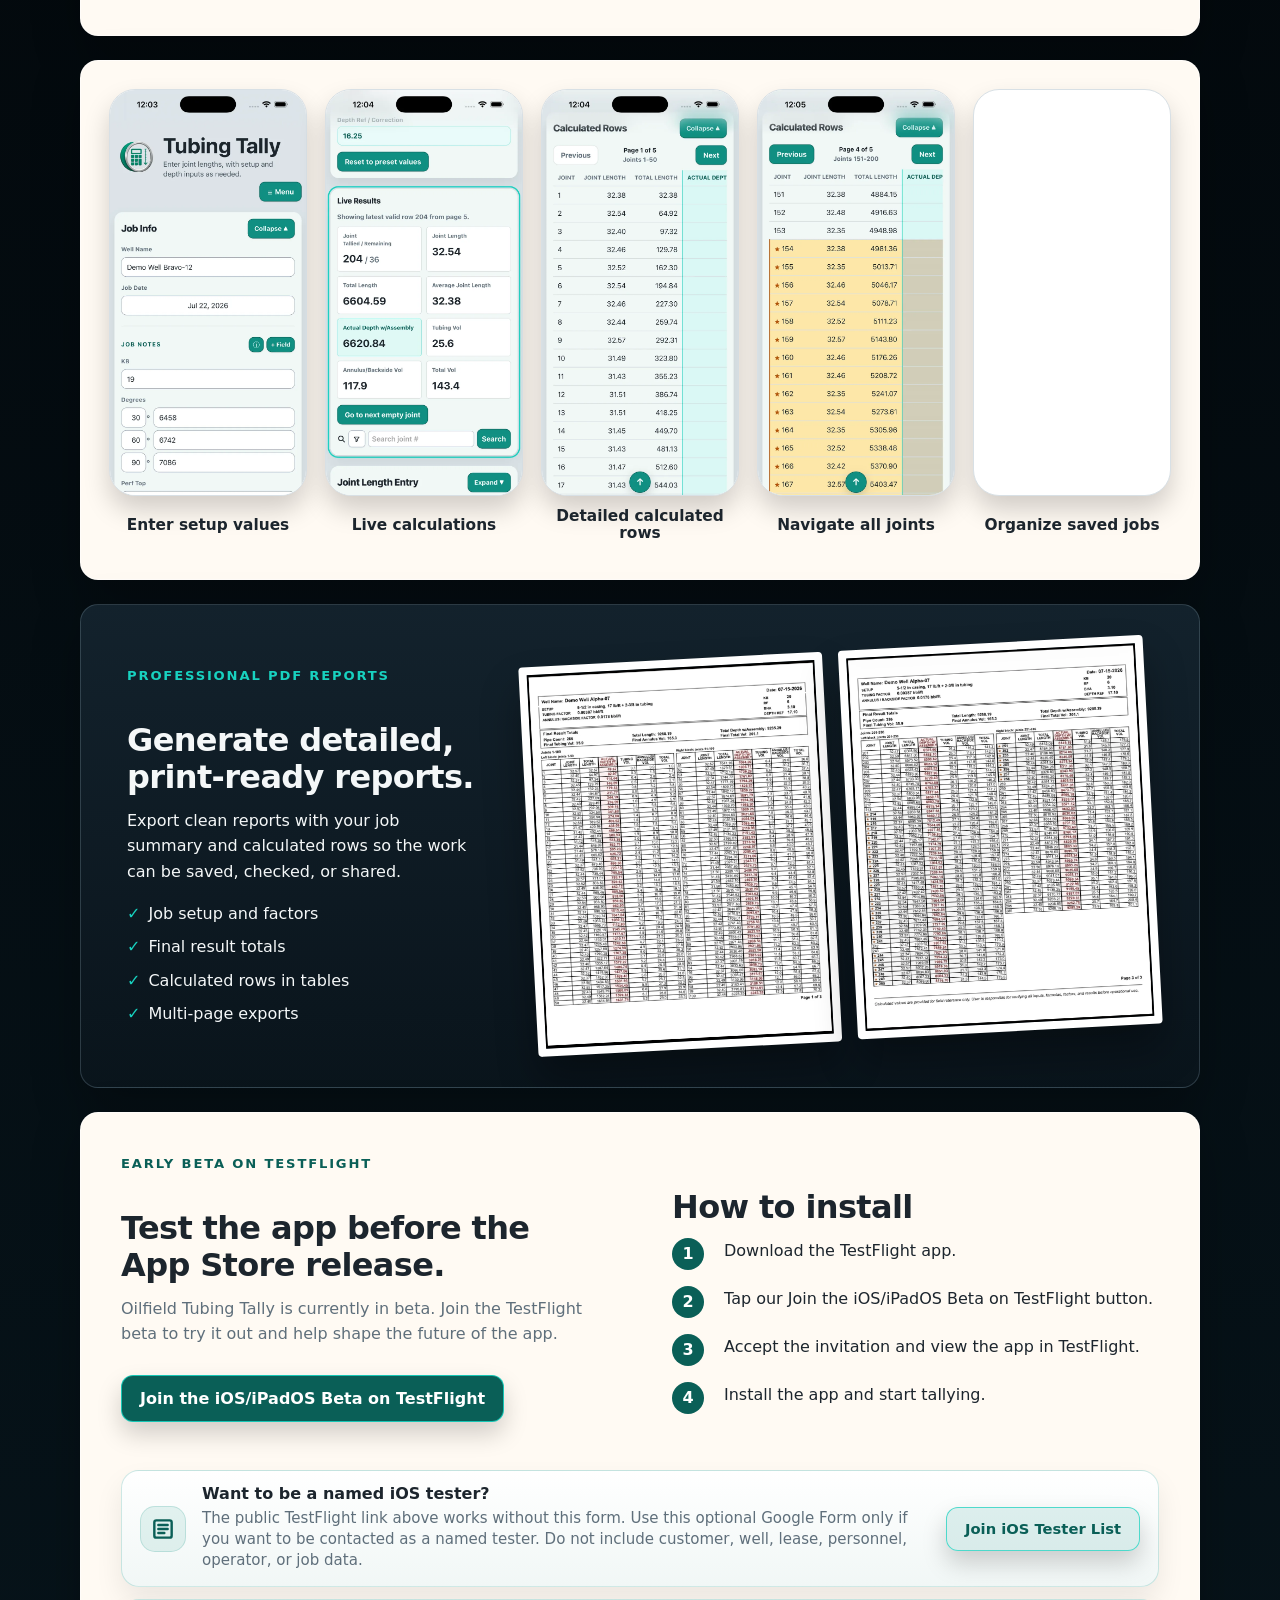
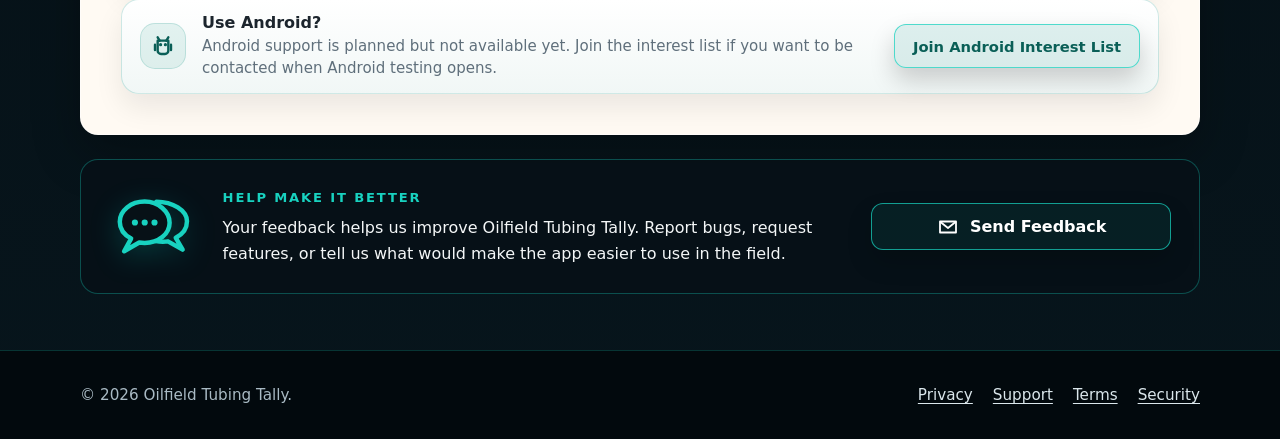
==== commit d8b18233: "Add standard site files, link previews, lighter images, and privacy updates - Convert screenshots to" ====
--- a/index.html
+++ b/index.html
@@ -8,6 +8,18 @@
       name="description"
       content="Oilfield Tubing Tally is an iPhone and iPad TestFlight beta for tubing tally and volume estimates. Android is planned but not available yet."
     />
+    <link rel="canonical" href="https://oilfieldtubingtally.com/" />
+    <meta name="theme-color" content="#061015" />
+    <meta property="og:type" content="website" />
+    <meta property="og:site_name" content="Oilfield Tubing Tally" />
+    <meta property="og:title" content="Oilfield Tubing Tally | iPhone &amp; iPad TestFlight Beta" />
+    <meta property="og:description" content="Tubing tally and volume estimates for iPhone and iPad. Join the TestFlight beta." />
+    <meta property="og:url" content="https://oilfieldtubingtally.com/" />
+    <meta property="og:image" content="https://oilfieldtubingtally.com/og-image.png" />
+    <meta property="og:image:width" content="1200" />
+    <meta property="og:image:height" content="630" />
+    <meta property="og:image:alt" content="Oilfield Tubing Tally app icon and Job Info screen" />
+    <meta name="twitter:card" content="summary_large_image" />
     <link rel="icon" href="favicon.ico" sizes="any" />
     <link rel="apple-touch-icon" href="apple-touch-icon.png" />
     <link rel="stylesheet" href="styles.css" />
@@ -17,7 +29,7 @@
     <header class="site-header">
       <div class="container header-inner">
         <a class="site-title" href="index.html" aria-label="Oilfield Tubing Tally home">
-          <img class="site-title-icon" src="apple-touch-icon.png" alt="" aria-hidden="true" />
+          <img class="site-title-icon" src="app-icon.webp" width="360" height="360" alt="" aria-hidden="true" />
           <span>Oilfield Tubing Tally</span>
         </a>
         <nav class="site-nav" aria-label="Main navigation">
@@ -35,7 +47,7 @@
         <div class="hero-grid">
           <div class="hero-copy">
             <div class="hero-brand-row">
-              <img class="hero-logo" src="apple-touch-icon.png" alt="Oilfield Tubing Tally app icon" />
+              <img class="hero-logo" src="app-icon.webp" width="360" height="360" alt="Oilfield Tubing Tally app icon" />
               <div>
                 <p class="eyebrow">Early Beta · TestFlight Required</p>
                 <h1>Oilfield <strong>Tubing Tally</strong></h1>
@@ -50,10 +62,13 @@
               </a>
               <a class="button" href="#how-it-works">Learn More</a>
             </div>
+            <p class="hero-note">
+              Calculation aid only. Verify all inputs and results before field use. See the <a href="terms.html">Terms and Disclaimer</a>.
+            </p>
           </div>
 
           <div class="hero-visual" aria-label="Oilfield Tubing Tally app preview">
-            <img class="hero-phone" src="screenshots/job-info-dark.png" alt="Oilfield Tubing Tally Job Info screen in dark mode" />
+            <img class="hero-phone" src="screenshots/job-info-dark.webp" width="720" height="1564" fetchpriority="high" alt="Oilfield Tubing Tally Job Info screen in dark mode" />
           </div>
         </div>
       </section>
@@ -165,23 +180,23 @@
         <h2 class="visually-hidden">App screenshots</h2>
         <div class="screenshot-grid">
           <article class="screenshot-card">
-            <img src="screenshots/job-info-light.png" alt="Job Info screen showing well name, job date, and notes" loading="lazy" decoding="async" />
+            <img src="screenshots/job-info-light.webp" width="720" height="1564" alt="Job Info screen showing well name, job date, and notes" loading="lazy" decoding="async" />
             <h3>Enter setup values</h3>
           </article>
           <article class="screenshot-card">
-            <img src="screenshots/live-results.png" alt="Live Results screen showing tally totals and volume estimates" loading="lazy" decoding="async" />
+            <img src="screenshots/live-results.webp" width="720" height="1564" alt="Live Results screen showing tally totals and volume estimates" loading="lazy" decoding="async" />
             <h3>Live calculations</h3>
           </article>
           <article class="screenshot-card">
-            <img src="screenshots/calculated-rows-page-1.png" alt="Calculated Rows table showing synthetic joint lengths and cumulative totals" loading="lazy" decoding="async" />
+            <img src="screenshots/calculated-rows-page-1.webp" width="720" height="1564" alt="Calculated Rows table showing synthetic joint lengths and cumulative totals" loading="lazy" decoding="async" />
             <h3>Detailed calculated rows</h3>
           </article>
           <article class="screenshot-card">
-            <img src="screenshots/calculated-rows-page-5.png" alt="Calculated Rows table showing later joint rows" loading="lazy" decoding="async" />
+            <img src="screenshots/calculated-rows-page-5.webp" width="720" height="1564" alt="Calculated Rows table showing later joint rows" loading="lazy" decoding="async" />
             <h3>Navigate all joints</h3>
           </article>
           <article class="screenshot-card">
-            <img src="screenshots/saved-jobs.png" alt="Saved Jobs screen showing saved demo jobs" loading="lazy" decoding="async" />
+            <img src="screenshots/saved-jobs.webp" width="720" height="1564" alt="Saved Jobs screen showing saved demo jobs" loading="lazy" decoding="async" />
             <h3>Organize saved jobs</h3>
           </article>
         </div>
@@ -202,8 +217,8 @@
           </ul>
         </div>
         <div class="report-images">
-          <img src="screenshots/report-page-1.png" alt="Demo PDF report showing job setup, totals, and calculated joint rows." loading="lazy" decoding="async" />
-          <img src="screenshots/report-page-3.png" alt="Demo PDF report continuation showing later calculated joint rows." loading="lazy" decoding="async" />
+          <img src="screenshots/report-page-1.webp" width="1000" height="1296" alt="Demo PDF report showing job setup, totals, and calculated joint rows." loading="lazy" decoding="async" />
+          <img src="screenshots/report-page-3.webp" width="1000" height="1292" alt="Demo PDF report continuation showing later calculated joint rows." loading="lazy" decoding="async" />
         </div>
       </section>
 
--- a/styles.css
+++ b/styles.css
@@ -479,6 +479,13 @@
   color: #dbe7ec;
 }
 
+.hero-note {
+  max-width: 560px;
+  margin: 16px 0 0;
+  color: var(--color-muted);
+  font-size: 0.9rem;
+}
+
 .grid {
   display: grid;
   gap: 24px;
